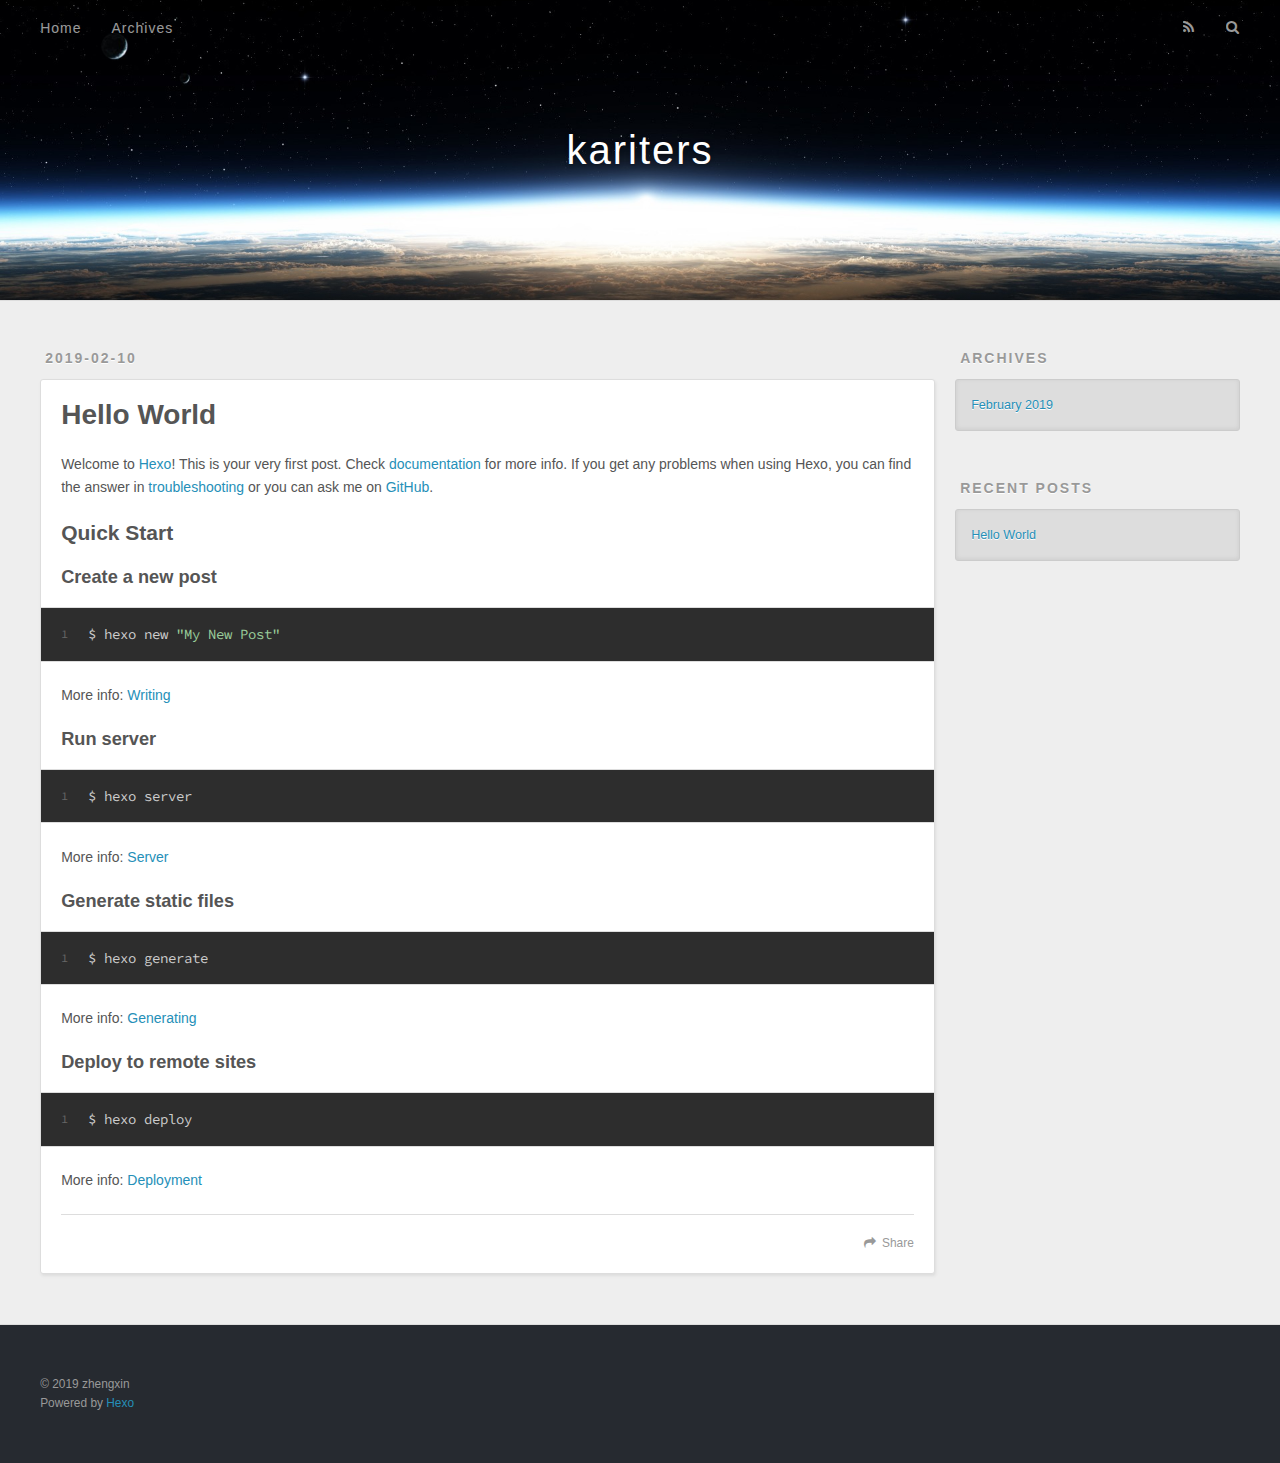
==== index.html @ 01643da3 "Site updated: 2019-03-28 12:58:23" ====
<!DOCTYPE html>
<html>
<head><meta name="generator" content="Hexo 3.8.0">
  <meta charset="utf-8">
  

  
  <title>kariters</title>
  <meta name="viewport" content="width=device-width, initial-scale=1, maximum-scale=1">
  <meta property="og:type" content="website">
<meta property="og:title" content="kariters">
<meta property="og:url" content="http://yoursite.com/index.html">
<meta property="og:site_name" content="kariters">
<meta property="og:locale" content="default">
<meta name="twitter:card" content="summary">
<meta name="twitter:title" content="kariters">
  
    <link rel="alternate" href="/atom.xml" title="kariters" type="application/atom+xml">
  
  
    <link rel="icon" href="/favicon.png">
  
  
    <link href="//fonts.googleapis.com/css?family=Source+Code+Pro" rel="stylesheet" type="text/css">
  
  <link rel="stylesheet" href="/css/style.css">
</head>
</html>
<body>
  <div id="container">
    <div id="wrap">
      <header id="header">
  <div id="banner"></div>
  <div id="header-outer" class="outer">
    <div id="header-title" class="inner">
      <h1 id="logo-wrap">
        <a href="/" id="logo">kariters</a>
      </h1>
      
    </div>
    <div id="header-inner" class="inner">
      <nav id="main-nav">
        <a id="main-nav-toggle" class="nav-icon"></a>
        
          <a class="main-nav-link" href="/">Home</a>
        
          <a class="main-nav-link" href="/archives">Archives</a>
        
      </nav>
      <nav id="sub-nav">
        
          <a id="nav-rss-link" class="nav-icon" href="/atom.xml" title="RSS Feed"></a>
        
        <a id="nav-search-btn" class="nav-icon" title="Search"></a>
      </nav>
      <div id="search-form-wrap">
        <form action="//google.com/search" method="get" accept-charset="UTF-8" class="search-form"><input type="search" name="q" class="search-form-input" placeholder="Search"><button type="submit" class="search-form-submit">&#xF002;</button><input type="hidden" name="sitesearch" value="http://yoursite.com"></form>
      </div>
    </div>
  </div>
</header>
      <div class="outer">
        <section id="main">
  
    <article id="post-hello-world" class="article article-type-post" itemscope="" itemprop="blogPost">
  <div class="article-meta">
    <a href="/2019/02/10/hello-world/" class="article-date">
  <time datetime="2019-02-10T09:30:15.493Z" itemprop="datePublished">2019-02-10</time>
</a>
    
  </div>
  <div class="article-inner">
    
    
      <header class="article-header">
        
  
    <h1 itemprop="name">
      <a class="article-title" href="/2019/02/10/hello-world/">Hello World</a>
    </h1>
  

      </header>
    
    <div class="article-entry" itemprop="articleBody">
      
        <p>Welcome to <a href="https://hexo.io/" target="_blank" rel="noopener">Hexo</a>! This is your very first post. Check <a href="https://hexo.io/docs/" target="_blank" rel="noopener">documentation</a> for more info. If you get any problems when using Hexo, you can find the answer in <a href="https://hexo.io/docs/troubleshooting.html" target="_blank" rel="noopener">troubleshooting</a> or you can ask me on <a href="https://github.com/hexojs/hexo/issues" target="_blank" rel="noopener">GitHub</a>.</p>
<h2 id="Quick-Start"><a href="#Quick-Start" class="headerlink" title="Quick Start"></a>Quick Start</h2><h3 id="Create-a-new-post"><a href="#Create-a-new-post" class="headerlink" title="Create a new post"></a>Create a new post</h3><figure class="highlight bash"><table><tr><td class="gutter"><pre><span class="line">1</span><br></pre></td><td class="code"><pre><span class="line">$ hexo new <span class="string">"My New Post"</span></span><br></pre></td></tr></table></figure>
<p>More info: <a href="https://hexo.io/docs/writing.html" target="_blank" rel="noopener">Writing</a></p>
<h3 id="Run-server"><a href="#Run-server" class="headerlink" title="Run server"></a>Run server</h3><figure class="highlight bash"><table><tr><td class="gutter"><pre><span class="line">1</span><br></pre></td><td class="code"><pre><span class="line">$ hexo server</span><br></pre></td></tr></table></figure>
<p>More info: <a href="https://hexo.io/docs/server.html" target="_blank" rel="noopener">Server</a></p>
<h3 id="Generate-static-files"><a href="#Generate-static-files" class="headerlink" title="Generate static files"></a>Generate static files</h3><figure class="highlight bash"><table><tr><td class="gutter"><pre><span class="line">1</span><br></pre></td><td class="code"><pre><span class="line">$ hexo generate</span><br></pre></td></tr></table></figure>
<p>More info: <a href="https://hexo.io/docs/generating.html" target="_blank" rel="noopener">Generating</a></p>
<h3 id="Deploy-to-remote-sites"><a href="#Deploy-to-remote-sites" class="headerlink" title="Deploy to remote sites"></a>Deploy to remote sites</h3><figure class="highlight bash"><table><tr><td class="gutter"><pre><span class="line">1</span><br></pre></td><td class="code"><pre><span class="line">$ hexo deploy</span><br></pre></td></tr></table></figure>
<p>More info: <a href="https://hexo.io/docs/deployment.html" target="_blank" rel="noopener">Deployment</a></p>

      
    </div>
    <footer class="article-footer">
      <a data-url="http://yoursite.com/2019/02/10/hello-world/" data-id="cjts3tjh90000otfyo1m5w6u1" class="article-share-link">Share</a>
      
      
    </footer>
  </div>
  
</article>


  


</section>
        
          <aside id="sidebar">
  
    

  
    

  
    
  
    
  <div class="widget-wrap">
    <h3 class="widget-title">Archives</h3>
    <div class="widget">
      <ul class="archive-list"><li class="archive-list-item"><a class="archive-list-link" href="/archives/2019/02/">February 2019</a></li></ul>
    </div>
  </div>


  
    
  <div class="widget-wrap">
    <h3 class="widget-title">Recent Posts</h3>
    <div class="widget">
      <ul>
        
          <li>
            <a href="/2019/02/10/hello-world/">Hello World</a>
          </li>
        
      </ul>
    </div>
  </div>

  
</aside>
        
      </div>
      <footer id="footer">
  
  <div class="outer">
    <div id="footer-info" class="inner">
      &copy; 2019 zhengxin<br>
      Powered by <a href="http://hexo.io/" target="_blank">Hexo</a>
    </div>
  </div>
</footer>
    </div>
    <nav id="mobile-nav">
  
    <a href="/" class="mobile-nav-link">Home</a>
  
    <a href="/archives" class="mobile-nav-link">Archives</a>
  
</nav>
    

<script src="//ajax.googleapis.com/ajax/libs/jquery/2.0.3/jquery.min.js"></script>


  <link rel="stylesheet" href="/fancybox/jquery.fancybox.css">
  <script src="/fancybox/jquery.fancybox.pack.js"></script>


<script src="/js/script.js"></script>



  </div>
</body>
</html>
---- css/style.css ----
body {
  width: 100%;
}
body:before,
body:after {
  content: "";
  display: table;
}
body:after {
  clear: both;
}
html,
body,
div,
span,
applet,
object,
iframe,
h1,
h2,
h3,
h4,
h5,
h6,
p,
blockquote,
pre,
a,
abbr,
acronym,
address,
big,
cite,
code,
del,
dfn,
em,
img,
ins,
kbd,
q,
s,
samp,
small,
strike,
strong,
sub,
sup,
tt,
var,
dl,
dt,
dd,
ol,
ul,
li,
fieldset,
form,
label,
legend,
table,
caption,
tbody,
tfoot,
thead,
tr,
th,
td {
  margin: 0;
  padding: 0;
  border: 0;
  outline: 0;
  font-weight: inherit;
  font-style: inherit;
  font-family: inherit;
  font-size: 100%;
  vertical-align: baseline;
}
body {
  line-height: 1;
  color: #000;
  background: #fff;
}
ol,
ul {
  list-style: none;
}
table {
  border-collapse: separate;
  border-spacing: 0;
  vertical-align: middle;
}
caption,
th,
td {
  text-align: left;
  font-weight: normal;
  vertical-align: middle;
}
a img {
  border: none;
}
input,
button {
  margin: 0;
  padding: 0;
}
input::-moz-focus-inner,
button::-moz-focus-inner {
  border: 0;
  padding: 0;
}
@font-face {
  font-family: FontAwesome;
  font-style: normal;
  font-weight: normal;
  src: url("fonts/fontawesome-webfont.eot?v=#4.0.3");
  src: url("fonts/fontawesome-webfont.eot?#iefix&v=#4.0.3") format("embedded-opentype"), url("fonts/fontawesome-webfont.woff?v=#4.0.3") format("woff"), url("fonts/fontawesome-webfont.ttf?v=#4.0.3") format("truetype"), url("fonts/fontawesome-webfont.svg#fontawesomeregular?v=#4.0.3") format("svg");
}
html,
body,
#container {
  height: 100%;
}
body {
  background: #eee;
  font: 14px -apple-system, BlinkMacSystemFont, "Segoe UI", "Roboto", "Oxygen", "Ubuntu", "Cantarell", "Fira Sans", "Droid Sans", "Helvetica Neue", sans-serif;
  -webkit-text-size-adjust: 100%;
}
.outer {
  max-width: 1220px;
  margin: 0 auto;
  padding: 0 20px;
}
.outer:before,
.outer:after {
  content: "";
  display: table;
}
.outer:after {
  clear: both;
}
.inner {
  display: inline;
  float: left;
  width: 98.33333333333333%;
  margin: 0 0.833333333333333%;
}
.left,
.alignleft {
  float: left;
}
.right,
.alignright {
  float: right;
}
.clear {
  clear: both;
}
#container {
  position: relative;
}
.mobile-nav-on {
  overflow: hidden;
}
#wrap {
  height: 100%;
  width: 100%;
  position: absolute;
  top: 0;
  left: 0;
  -webkit-transition: 0.2s ease-out;
  -moz-transition: 0.2s ease-out;
  -ms-transition: 0.2s ease-out;
  transition: 0.2s ease-out;
  z-index: 1;
  background: #eee;
}
.mobile-nav-on #wrap {
  left: 280px;
}
@media screen and (min-width: 768px) {
  #main {
    display: inline;
    float: left;
    width: 73.33333333333333%;
    margin: 0 0.833333333333333%;
  }
}
.article-date,
.article-category-link,
.archive-year,
.widget-title {
  text-decoration: none;
  text-transform: uppercase;
  letter-spacing: 2px;
  color: #999;
  margin-bottom: 1em;
  margin-left: 5px;
  line-height: 1em;
  text-shadow: 0 1px #fff;
  font-weight: bold;
}
.article-inner,
.archive-article-inner {
  background: #fff;
  -webkit-box-shadow: 1px 2px 3px #ddd;
  box-shadow: 1px 2px 3px #ddd;
  border: 1px solid #ddd;
  border-radius: 3px;
}
.article-entry h1,
.widget h1 {
  font-size: 2em;
}
.article-entry h2,
.widget h2 {
  font-size: 1.5em;
}
.article-entry h3,
.widget h3 {
  font-size: 1.3em;
}
.article-entry h4,
.widget h4 {
  font-size: 1.2em;
}
.article-entry h5,
.widget h5 {
  font-size: 1em;
}
.article-entry h6,
.widget h6 {
  font-size: 1em;
  color: #999;
}
.article-entry hr,
.widget hr {
  border: 1px dashed #ddd;
}
.article-entry strong,
.widget strong {
  font-weight: bold;
}
.article-entry em,
.widget em,
.article-entry cite,
.widget cite {
  font-style: italic;
}
.article-entry sup,
.widget sup,
.article-entry sub,
.widget sub {
  font-size: 0.75em;
  line-height: 0;
  position: relative;
  vertical-align: baseline;
}
.article-entry sup,
.widget sup {
  top: -0.5em;
}
.article-entry sub,
.widget sub {
  bottom: -0.2em;
}
.article-entry small,
.widget small {
  font-size: 0.85em;
}
.article-entry acronym,
.widget acronym,
.article-entry abbr,
.widget abbr {
  border-bottom: 1px dotted;
}
.article-entry ul,
.widget ul,
.article-entry ol,
.widget ol,
.article-entry dl,
.widget dl {
  margin: 0 20px;
  line-height: 1.6em;
}
.article-entry ul ul,
.widget ul ul,
.article-entry ol ul,
.widget ol ul,
.article-entry ul ol,
.widget ul ol,
.article-entry ol ol,
.widget ol ol {
  margin-top: 0;
  margin-bottom: 0;
}
.article-entry ul,
.widget ul {
  list-style: disc;
}
.article-entry ol,
.widget ol {
  list-style: decimal;
}
.article-entry dt,
.widget dt {
  font-weight: bold;
}
#header {
  height: 300px;
  position: relative;
  border-bottom: 1px solid #ddd;
}
#header:before,
#header:after {
  content: "";
  position: absolute;
  left: 0;
  right: 0;
  height: 40px;
}
#header:before {
  top: 0;
  background: -webkit-linear-gradient(rgba(0,0,0,0.2), transparent);
  background: -moz-linear-gradient(rgba(0,0,0,0.2), transparent);
  background: -ms-linear-gradient(rgba(0,0,0,0.2), transparent);
  background: linear-gradient(rgba(0,0,0,0.2), transparent);
}
#header:after {
  bottom: 0;
  background: -webkit-linear-gradient(transparent, rgba(0,0,0,0.2));
  background: -moz-linear-gradient(transparent, rgba(0,0,0,0.2));
  background: -ms-linear-gradient(transparent, rgba(0,0,0,0.2));
  background: linear-gradient(transparent, rgba(0,0,0,0.2));
}
#header-outer {
  height: 100%;
  position: relative;
}
#header-inner {
  position: relative;
  overflow: hidden;
}
#banner {
  position: absolute;
  top: 0;
  left: 0;
  width: 100%;
  height: 100%;
  background: url("images/banner.jpg") center #000;
  -webkit-background-size: cover;
  -moz-background-size: cover;
  background-size: cover;
  z-index: -1;
}
#header-title {
  text-align: center;
  height: 40px;
  position: absolute;
  top: 50%;
  left: 0;
  margin-top: -20px;
}
#logo,
#subtitle {
  text-decoration: none;
  color: #fff;
  font-weight: 300;
  text-shadow: 0 1px 4px rgba(0,0,0,0.3);
}
#logo {
  font-size: 40px;
  line-height: 40px;
  letter-spacing: 2px;
}
#subtitle {
  font-size: 16px;
  line-height: 16px;
  letter-spacing: 1px;
}
#subtitle-wrap {
  margin-top: 16px;
}
#main-nav {
  float: left;
  margin-left: -15px;
}
.nav-icon,
.main-nav-link {
  float: left;
  color: #fff;
  opacity: 0.6;
  text-decoration: none;
  text-shadow: 0 1px rgba(0,0,0,0.2);
  -webkit-transition: opacity 0.2s;
  -moz-transition: opacity 0.2s;
  -ms-transition: opacity 0.2s;
  transition: opacity 0.2s;
  display: block;
  padding: 20px 15px;
}
.nav-icon:hover,
.main-nav-link:hover {
  opacity: 1;
}
.nav-icon {
  font-family: FontAwesome;
  text-align: center;
  font-size: 14px;
  width: 14px;
  height: 14px;
  padding: 20px 15px;
  position: relative;
  cursor: pointer;
}
.main-nav-link {
  font-weight: 300;
  letter-spacing: 1px;
}
@media screen and (max-width: 479px) {
  .main-nav-link {
    display: none;
  }
}
#main-nav-toggle {
  display: none;
}
#main-nav-toggle:before {
  content: "\f0c9";
}
@media screen and (max-width: 479px) {
  #main-nav-toggle {
    display: block;
  }
}
#sub-nav {
  float: right;
  margin-right: -15px;
}
#nav-rss-link:before {
  content: "\f09e";
}
#nav-search-btn:before {
  content: "\f002";
}
#search-form-wrap {
  position: absolute;
  top: 15px;
  width: 150px;
  height: 30px;
  right: -150px;
  opacity: 0;
  -webkit-transition: 0.2s ease-out;
  -moz-transition: 0.2s ease-out;
  -ms-transition: 0.2s ease-out;
  transition: 0.2s ease-out;
}
#search-form-wrap.on {
  opacity: 1;
  right: 0;
}
@media screen and (max-width: 479px) {
  #search-form-wrap {
    width: 100%;
    right: -100%;
  }
}
.search-form {
  position: absolute;
  top: 0;
  left: 0;
  right: 0;
  background: #fff;
  padding: 5px 15px;
  border-radius: 15px;
  -webkit-box-shadow: 0 0 10px rgba(0,0,0,0.3);
  box-shadow: 0 0 10px rgba(0,0,0,0.3);
}
.search-form-input {
  border: none;
  background: none;
  color: #555;
  width: 100%;
  font: 13px -apple-system, BlinkMacSystemFont, "Segoe UI", "Roboto", "Oxygen", "Ubuntu", "Cantarell", "Fira Sans", "Droid Sans", "Helvetica Neue", sans-serif;
  outline: none;
}
.search-form-input::-webkit-search-results-decoration,
.search-form-input::-webkit-search-cancel-button {
  -webkit-appearance: none;
}
.search-form-submit {
  position: absolute;
  top: 50%;
  right: 10px;
  margin-top: -7px;
  font: 13px FontAwesome;
  border: none;
  background: none;
  color: #bbb;
  cursor: pointer;
}
.search-form-submit:hover,
.search-form-submit:focus {
  color: #777;
}
.article {
  margin: 50px 0;
}
.article-inner {
  overflow: hidden;
}
.article-meta:before,
.article-meta:after {
  content: "";
  display: table;
}
.article-meta:after {
  clear: both;
}
.article-date {
  float: left;
}
.article-category {
  float: left;
  line-height: 1em;
  color: #ccc;
  text-shadow: 0 1px #fff;
  margin-left: 8px;
}
.article-category:before {
  content: "\2022";
}
.article-category-link {
  margin: 0 12px 1em;
}
.article-header {
  padding: 20px 20px 0;
}
.article-title {
  text-decoration: none;
  font-size: 2em;
  font-weight: bold;
  color: #555;
  line-height: 1.1em;
  -webkit-transition: color 0.2s;
  -moz-transition: color 0.2s;
  -ms-transition: color 0.2s;
  transition: color 0.2s;
}
a.article-title:hover {
  color: #258fb8;
}
.article-entry {
  color: #555;
  padding: 0 20px;
}
.article-entry:before,
.article-entry:after {
  content: "";
  display: table;
}
.article-entry:after {
  clear: both;
}
.article-entry p,
.article-entry table {
  line-height: 1.6em;
  margin: 1.6em 0;
}
.article-entry h1,
.article-entry h2,
.article-entry h3,
.article-entry h4,
.article-entry h5,
.article-entry h6 {
  font-weight: bold;
}
.article-entry h1,
.article-entry h2,
.article-entry h3,
.article-entry h4,
.article-entry h5,
.article-entry h6 {
  line-height: 1.1em;
  margin: 1.1em 0;
}
.article-entry a {
  color: #258fb8;
  text-decoration: none;
}
.article-entry a:hover {
  text-decoration: underline;
}
.article-entry ul,
.article-entry ol,
.article-entry dl {
  margin-top: 1.6em;
  margin-bottom: 1.6em;
}
.article-entry img,
.article-entry video {
  max-width: 100%;
  height: auto;
  display: block;
  margin: auto;
}
.article-entry iframe {
  border: none;
}
.article-entry table {
  width: 100%;
  border-collapse: collapse;
  border-spacing: 0;
}
.article-entry th {
  font-weight: bold;
  border-bottom: 3px solid #ddd;
  padding-bottom: 0.5em;
}
.article-entry td {
  border-bottom: 1px solid #ddd;
  padding: 10px 0;
}
.article-entry blockquote {
  font-family: Georgia, "Times New Roman", serif;
  font-size: 1.4em;
  margin: 1.6em 20px;
  text-align: center;
}
.article-entry blockquote footer {
  font-size: 14px;
  margin: 1.6em 0;
  font-family: -apple-system, BlinkMacSystemFont, "Segoe UI", "Roboto", "Oxygen", "Ubuntu", "Cantarell", "Fira Sans", "Droid Sans", "Helvetica Neue", sans-serif;
}
.article-entry blockquote footer cite:before {
  content: "—";
  padding: 0 0.5em;
}
.article-entry .pullquote {
  text-align: left;
  width: 45%;
  margin: 0;
}
.article-entry .pullquote.left {
  margin-left: 0.5em;
  margin-right: 1em;
}
.article-entry .pullquote.right {
  margin-right: 0.5em;
  margin-left: 1em;
}
.article-entry .caption {
  color: #999;
  display: block;
  font-size: 0.9em;
  margin-top: 0.5em;
  position: relative;
  text-align: center;
}
.article-entry .video-container {
  position: relative;
  padding-top: 56.25%;
  height: 0;
  overflow: hidden;
}
.article-entry .video-container iframe,
.article-entry .video-container object,
.article-entry .video-container embed {
  position: absolute;
  top: 0;
  left: 0;
  width: 100%;
  height: 100%;
  margin-top: 0;
}
.article-more-link a {
  display: inline-block;
  line-height: 1em;
  padding: 6px 15px;
  border-radius: 15px;
  background: #eee;
  color: #999;
  text-shadow: 0 1px #fff;
  text-decoration: none;
}
.article-more-link a:hover {
  background: #258fb8;
  color: #fff;
  text-decoration: none;
  text-shadow: 0 1px #1e7293;
}
.article-footer {
  font-size: 0.85em;
  line-height: 1.6em;
  border-top: 1px solid #ddd;
  padding-top: 1.6em;
  margin: 0 20px 20px;
}
.article-footer:before,
.article-footer:after {
  content: "";
  display: table;
}
.article-footer:after {
  clear: both;
}
.article-footer a {
  color: #999;
  text-decoration: none;
}
.article-footer a:hover {
  color: #555;
}
.article-tag-list-item {
  float: left;
  margin-right: 10px;
}
.article-tag-list-link:before {
  content: "#";
}
.article-comment-link {
  float: right;
}
.article-comment-link:before {
  content: "\f075";
  font-family: FontAwesome;
  padding-right: 8px;
}
.article-share-link {
  cursor: pointer;
  float: right;
  margin-left: 20px;
}
.article-share-link:before {
  content: "\f064";
  font-family: FontAwesome;
  padding-right: 6px;
}
#article-nav {
  position: relative;
}
#article-nav:before,
#article-nav:after {
  content: "";
  display: table;
}
#article-nav:after {
  clear: both;
}
@media screen and (min-width: 768px) {
  #article-nav {
    margin: 50px 0;
  }
  #article-nav:before {
    width: 8px;
    height: 8px;
    position: absolute;
    top: 50%;
    left: 50%;
    margin-top: -4px;
    margin-left: -4px;
    content: "";
    border-radius: 50%;
    background: #ddd;
    -webkit-box-shadow: 0 1px 2px #fff;
    box-shadow: 0 1px 2px #fff;
  }
}
.article-nav-link-wrap {
  text-decoration: none;
  text-shadow: 0 1px #fff;
  color: #999;
  -webkit-box-sizing: border-box;
  -moz-box-sizing: border-box;
  box-sizing: border-box;
  margin-top: 50px;
  text-align: center;
  display: block;
}
.article-nav-link-wrap:hover {
  color: #555;
}
@media screen and (min-width: 768px) {
  .article-nav-link-wrap {
    width: 50%;
    margin-top: 0;
  }
}
@media screen and (min-width: 768px) {
  #article-nav-newer {
    float: left;
    text-align: right;
    padding-right: 20px;
  }
}
@media screen and (min-width: 768px) {
  #article-nav-older {
    float: right;
    text-align: left;
    padding-left: 20px;
  }
}
.article-nav-caption {
  text-transform: uppercase;
  letter-spacing: 2px;
  color: #ddd;
  line-height: 1em;
  font-weight: bold;
}
#article-nav-newer .article-nav-caption {
  margin-right: -2px;
}
.article-nav-title {
  font-size: 0.85em;
  line-height: 1.6em;
  margin-top: 0.5em;
}
.article-share-box {
  position: absolute;
  display: none;
  background: #fff;
  -webkit-box-shadow: 1px 2px 10px rgba(0,0,0,0.2);
  box-shadow: 1px 2px 10px rgba(0,0,0,0.2);
  border-radius: 3px;
  margin-left: -145px;
  overflow: hidden;
  z-index: 1;
}
.article-share-box.on {
  display: block;
}
.article-share-input {
  width: 100%;
  background: none;
  -webkit-box-sizing: border-box;
  -moz-box-sizing: border-box;
  box-sizing: border-box;
  font: 14px -apple-system, BlinkMacSystemFont, "Segoe UI", "Roboto", "Oxygen", "Ubuntu", "Cantarell", "Fira Sans", "Droid Sans", "Helvetica Neue", sans-serif;
  padding: 0 15px;
  color: #555;
  outline: none;
  border: 1px solid #ddd;
  border-radius: 3px 3px 0 0;
  height: 36px;
  line-height: 36px;
}
.article-share-links {
  background: #eee;
}
.article-share-links:before,
.article-share-links:after {
  content: "";
  display: table;
}
.article-share-links:after {
  clear: both;
}
.article-share-twitter,
.article-share-facebook,
.article-share-pinterest,
.article-share-google {
  width: 50px;
  height: 36px;
  display: block;
  float: left;
  position: relative;
  color: #999;
  text-shadow: 0 1px #fff;
}
.article-share-twitter:before,
.article-share-facebook:before,
.article-share-pinterest:before,
.article-share-google:before {
  font-size: 20px;
  font-family: FontAwesome;
  width: 20px;
  height: 20px;
  position: absolute;
  top: 50%;
  left: 50%;
  margin-top: -10px;
  margin-left: -10px;
  text-align: center;
}
.article-share-twitter:hover,
.article-share-facebook:hover,
.article-share-pinterest:hover,
.article-share-google:hover {
  color: #fff;
}
.article-share-twitter:before {
  content: "\f099";
}
.article-share-twitter:hover {
  background: #00aced;
  text-shadow: 0 1px #008abe;
}
.article-share-facebook:before {
  content: "\f09a";
}
.article-share-facebook:hover {
  background: #3b5998;
  text-shadow: 0 1px #2f477a;
}
.article-share-pinterest:before {
  content: "\f0d2";
}
.article-share-pinterest:hover {
  background: #cb2027;
  text-shadow: 0 1px #a21a1f;
}
.article-share-google:before {
  content: "\f0d5";
}
.article-share-google:hover {
  background: #dd4b39;
  text-shadow: 0 1px #be3221;
}
.article-gallery {
  background: #000;
  position: relative;
}
.article-gallery-photos {
  position: relative;
  overflow: hidden;
}
.article-gallery-img {
  display: none;
  max-width: 100%;
}
.article-gallery-img:first-child {
  display: block;
}
.article-gallery-img.loaded {
  position: absolute;
  display: block;
}
.article-gallery-img img {
  display: block;
  max-width: 100%;
  margin: 0 auto;
}
#comments {
  background: #fff;
  -webkit-box-shadow: 1px 2px 3px #ddd;
  box-shadow: 1px 2px 3px #ddd;
  padding: 20px;
  border: 1px solid #ddd;
  border-radius: 3px;
  margin: 50px 0;
}
#comments a {
  color: #258fb8;
}
.archives-wrap {
  margin: 50px 0;
}
.archives:before,
.archives:after {
  content: "";
  display: table;
}
.archives:after {
  clear: both;
}
.archive-year-wrap {
  margin-bottom: 1em;
}
.archives {
  -webkit-column-gap: 10px;
  -moz-column-gap: 10px;
  column-gap: 10px;
}
@media screen and (min-width: 480px) and (max-width: 767px) {
  .archives {
    -webkit-column-count: 2;
    -moz-column-count: 2;
    column-count: 2;
  }
}
@media screen and (min-width: 768px) {
  .archives {
    -webkit-column-count: 3;
    -moz-column-count: 3;
    column-count: 3;
  }
}
.archive-article {
  -webkit-column-break-inside: avoid;
  page-break-inside: avoid;
  overflow: hidden;
  break-inside: avoid-column;
}
.archive-article-inner {
  padding: 10px;
  margin-bottom: 15px;
}
.archive-article-title {
  text-decoration: none;
  font-weight: bold;
  color: #555;
  -webkit-transition: color 0.2s;
  -moz-transition: color 0.2s;
  -ms-transition: color 0.2s;
  transition: color 0.2s;
  line-height: 1.6em;
}
.archive-article-title:hover {
  color: #258fb8;
}
.archive-article-footer {
  margin-top: 1em;
}
.archive-article-date {
  color: #999;
  text-decoration: none;
  font-size: 0.85em;
  line-height: 1em;
  margin-bottom: 0.5em;
  display: block;
}
#page-nav {
  margin: 50px auto;
  background: #fff;
  -webkit-box-shadow: 1px 2px 3px #ddd;
  box-shadow: 1px 2px 3px #ddd;
  border: 1px solid #ddd;
  border-radius: 3px;
  text-align: center;
  color: #999;
  overflow: hidden;
}
#page-nav:before,
#page-nav:after {
  content: "";
  display: table;
}
#page-nav:after {
  clear: both;
}
#page-nav a,
#page-nav span {
  padding: 10px 20px;
  line-height: 1;
  height: 2ex;
}
#page-nav a {
  color: #999;
  text-decoration: none;
}
#page-nav a:hover {
  background: #999;
  color: #fff;
}
#page-nav .prev {
  float: left;
}
#page-nav .next {
  float: right;
}
#page-nav .page-number {
  display: inline-block;
}
@media screen and (max-width: 479px) {
  #page-nav .page-number {
    display: none;
  }
}
#page-nav .current {
  color: #555;
  font-weight: bold;
}
#page-nav .space {
  color: #ddd;
}
#footer {
  background: #262a30;
  padding: 50px 0;
  border-top: 1px solid #ddd;
  color: #999;
}
#footer a {
  color: #258fb8;
  text-decoration: none;
}
#footer a:hover {
  text-decoration: underline;
}
#footer-info {
  line-height: 1.6em;
  font-size: 0.85em;
}
.article-entry pre,
.article-entry .highlight {
  background: #2d2d2d;
  margin: 0 -20px;
  padding: 15px 20px;
  border-style: solid;
  border-color: #ddd;
  border-width: 1px 0;
  overflow: auto;
  color: #ccc;
  line-height: 22.400000000000002px;
}
.article-entry .highlight .gutter pre,
.article-entry .gist .gist-file .gist-data .line-numbers {
  color: #666;
  font-size: 0.85em;
}
.article-entry pre,
.article-entry code {
  font-family: "Source Code Pro", Consolas, Monaco, Menlo, Consolas, monospace;
}
.article-entry code {
  background: #eee;
  text-shadow: 0 1px #fff;
  padding: 0 0.3em;
}
.article-entry pre code {
  background: none;
  text-shadow: none;
  padding: 0;
}
.article-entry .highlight pre {
  border: none;
  margin: 0;
  padding: 0;
}
.article-entry .highlight table {
  margin: 0;
  width: auto;
}
.article-entry .highlight td {
  border: none;
  padding: 0;
}
.article-entry .highlight figcaption {
  font-size: 0.85em;
  color: #999;
  line-height: 1em;
  margin-bottom: 1em;
}
.article-entry .highlight figcaption:before,
.article-entry .highlight figcaption:after {
  content: "";
  display: table;
}
.article-entry .highlight figcaption:after {
  clear: both;
}
.article-entry .highlight figcaption a {
  float: right;
}
.article-entry .highlight .gutter pre {
  text-align: right;
  padding-right: 20px;
}
.article-entry .highlight .line {
  height: 22.400000000000002px;
}
.article-entry .highlight .line.marked {
  background: #515151;
}
.article-entry .gist {
  margin: 0 -20px;
  border-style: solid;
  border-color: #ddd;
  border-width: 1px 0;
  background: #2d2d2d;
  padding: 15px 20px 15px 0;
}
.article-entry .gist .gist-file {
  border: none;
  font-family: "Source Code Pro", Consolas, Monaco, Menlo, Consolas, monospace;
  margin: 0;
}
.article-entry .gist .gist-file .gist-data {
  background: none;
  border: none;
}
.article-entry .gist .gist-file .gist-data .line-numbers {
  background: none;
  border: none;
  padding: 0 20px 0 0;
}
.article-entry .gist .gist-file .gist-data .line-data {
  padding: 0 !important;
}
.article-entry .gist .gist-file .highlight {
  margin: 0;
  padding: 0;
  border: none;
}
.article-entry .gist .gist-file .gist-meta {
  background: #2d2d2d;
  color: #999;
  font: 0.85em -apple-system, BlinkMacSystemFont, "Segoe UI", "Roboto", "Oxygen", "Ubuntu", "Cantarell", "Fira Sans", "Droid Sans", "Helvetica Neue", sans-serif;
  text-shadow: 0 0;
  padding: 0;
  margin-top: 1em;
  margin-left: 20px;
}
.article-entry .gist .gist-file .gist-meta a {
  color: #258fb8;
  font-weight: normal;
}
.article-entry .gist .gist-file .gist-meta a:hover {
  text-decoration: underline;
}
pre .comment,
pre .title {
  color: #999;
}
pre .variable,
pre .attribute,
pre .tag,
pre .regexp,
pre .ruby .constant,
pre .xml .tag .title,
pre .xml .pi,
pre .xml .doctype,
pre .html .doctype,
pre .css .id,
pre .css .class,
pre .css .pseudo {
  color: #f2777a;
}
pre .number,
pre .preprocessor,
pre .built_in,
pre .literal,
pre .params,
pre .constant {
  color: #f99157;
}
pre .class,
pre .ruby .class .title,
pre .css .rules .attribute {
  color: #9c9;
}
pre .string,
pre .value,
pre .inheritance,
pre .header,
pre .ruby .symbol,
pre .xml .cdata {
  color: #9c9;
}
pre .css .hexcolor {
  color: #6cc;
}
pre .function,
pre .python .decorator,
pre .python .title,
pre .ruby .function .title,
pre .ruby .title .keyword,
pre .perl .sub,
pre .javascript .title,
pre .coffeescript .title {
  color: #69c;
}
pre .keyword,
pre .javascript .function {
  color: #c9c;
}
@media screen and (max-width: 479px) {
  #mobile-nav {
    position: absolute;
    top: 0;
    left: 0;
    width: 280px;
    height: 100%;
    background: #191919;
    border-right: 1px solid #fff;
  }
}
@media screen and (max-width: 479px) {
  .mobile-nav-link {
    display: block;
    color: #999;
    text-decoration: none;
    padding: 15px 20px;
    font-weight: bold;
  }
  .mobile-nav-link:hover {
    color: #fff;
  }
}
@media screen and (min-width: 768px) {
  #sidebar {
    display: inline;
    float: left;
    width: 23.333333333333332%;
    margin: 0 0.833333333333333%;
  }
}
.widget-wrap {
  margin: 50px 0;
}
.widget {
  color: #777;
  text-shadow: 0 1px #fff;
  background: #ddd;
  -webkit-box-shadow: 0 -1px 4px #ccc inset;
  box-shadow: 0 -1px 4px #ccc inset;
  border: 1px solid #ccc;
  padding: 15px;
  border-radius: 3px;
}
.widget a {
  color: #258fb8;
  text-decoration: none;
}
.widget a:hover {
  text-decoration: underline;
}
.widget ul ul,
.widget ol ul,
.widget dl ul,
.widget ul ol,
.widget ol ol,
.widget dl ol,
.widget ul dl,
.widget ol dl,
.widget dl dl {
  margin-left: 15px;
  list-style: disc;
}
.widget {
  line-height: 1.6em;
  word-wrap: break-word;
  font-size: 0.9em;
}
.widget ul,
.widget ol {
  list-style: none;
  margin: 0;
}
.widget ul ul,
.widget ol ul,
.widget ul ol,
.widget ol ol {
  margin: 0 20px;
}
.widget ul ul,
.widget ol ul {
  list-style: disc;
}
.widget ul ol,
.widget ol ol {
  list-style: decimal;
}
.category-list-count,
.tag-list-count,
.archive-list-count {
  padding-left: 5px;
  color: #999;
  font-size: 0.85em;
}
.category-list-count:before,
.tag-list-count:before,
.archive-list-count:before {
  content: "(";
}
.category-list-count:after,
.tag-list-count:after,
.archive-list-count:after {
  content: ")";
}
.tagcloud a {
  margin-right: 5px;
  display: inline-block;
}
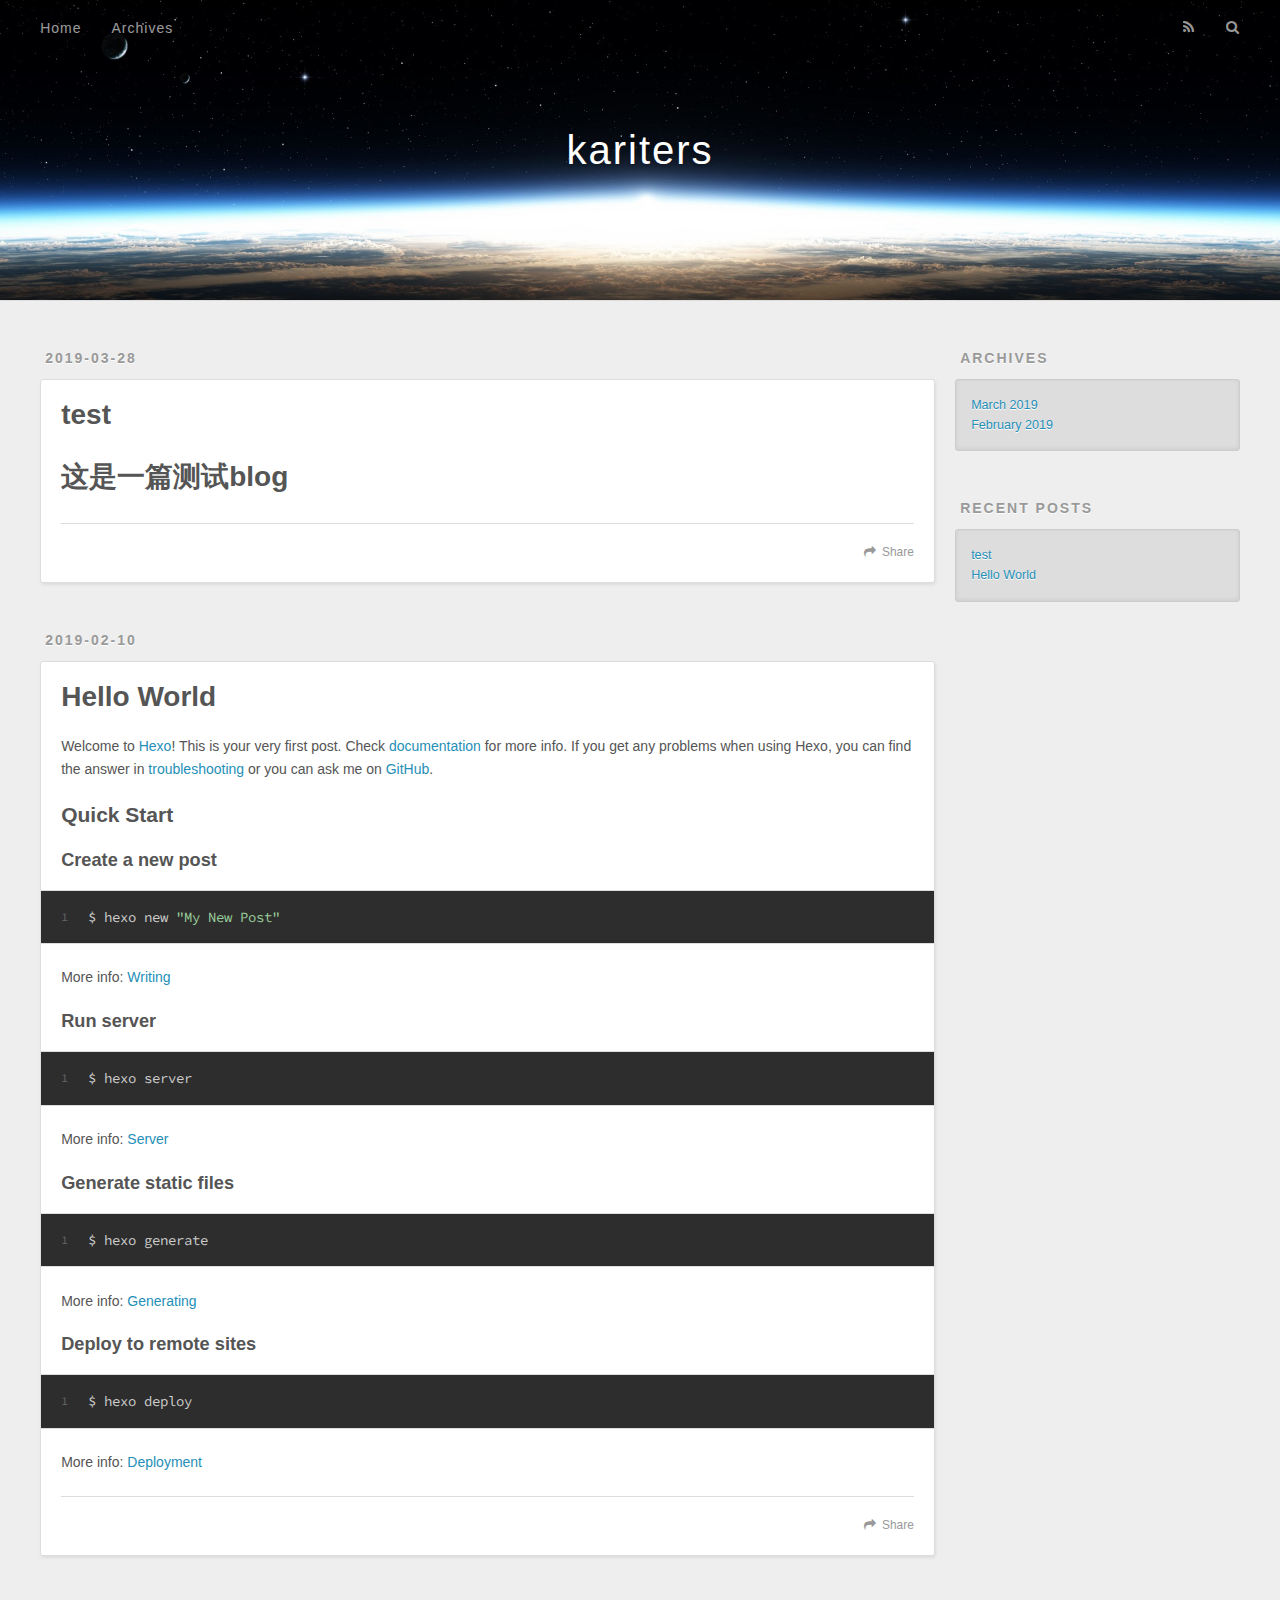
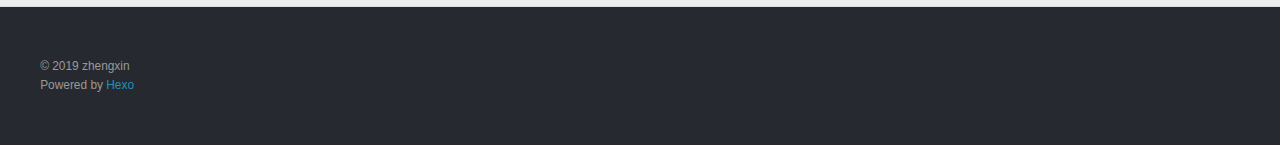
==== commit c9c476bd: "Site updated: 2019-03-28 14:19:52" ====
--- a/index.html
+++ b/index.html
@@ -62,6 +62,42 @@
       <div class="outer">
         <section id="main">
   
+    <article id="post-test" class="article article-type-post" itemscope="" itemprop="blogPost">
+  <div class="article-meta">
+    <a href="/2019/03/28/test/" class="article-date">
+  <time datetime="2019-03-28T06:09:50.000Z" itemprop="datePublished">2019-03-28</time>
+</a>
+    
+  </div>
+  <div class="article-inner">
+    
+    
+      <header class="article-header">
+        
+  
+    <h1 itemprop="name">
+      <a class="article-title" href="/2019/03/28/test/">test</a>
+    </h1>
+  
+
+      </header>
+    
+    <div class="article-entry" itemprop="articleBody">
+      
+        <h1 id="这是一篇测试blog"><a href="#这是一篇测试blog" class="headerlink" title="这是一篇测试blog"></a>这是一篇测试blog</h1>
+      
+    </div>
+    <footer class="article-footer">
+      <a data-url="http://yoursite.com/2019/03/28/test/" data-id="cjts9089p0000u1fyhmi614w7" class="article-share-link">Share</a>
+      
+      
+    </footer>
+  </div>
+  
+</article>
+
+
+  
     <article id="post-hello-world" class="article article-type-post" itemscope="" itemprop="blogPost">
   <div class="article-meta">
     <a href="/2019/02/10/hello-world/" class="article-date">
@@ -97,7 +133,7 @@
       
     </div>
     <footer class="article-footer">
-      <a data-url="http://yoursite.com/2019/02/10/hello-world/" data-id="cjts3tjh90000otfyo1m5w6u1" class="article-share-link">Share</a>
+      <a data-url="http://yoursite.com/2019/02/10/hello-world/" data-id="cjts908ae0001u1fyu0b99s7a" class="article-share-link">Share</a>
       
       
     </footer>
@@ -125,7 +161,7 @@
   <div class="widget-wrap">
     <h3 class="widget-title">Archives</h3>
     <div class="widget">
-      <ul class="archive-list"><li class="archive-list-item"><a class="archive-list-link" href="/archives/2019/02/">February 2019</a></li></ul>
+      <ul class="archive-list"><li class="archive-list-item"><a class="archive-list-link" href="/archives/2019/03/">March 2019</a></li><li class="archive-list-item"><a class="archive-list-link" href="/archives/2019/02/">February 2019</a></li></ul>
     </div>
   </div>
 
@@ -138,6 +174,10 @@
       <ul>
         
           <li>
+            <a href="/2019/03/28/test/">test</a>
+          </li>
+        
+          <li>
             <a href="/2019/02/10/hello-world/">Hello World</a>
           </li>
         
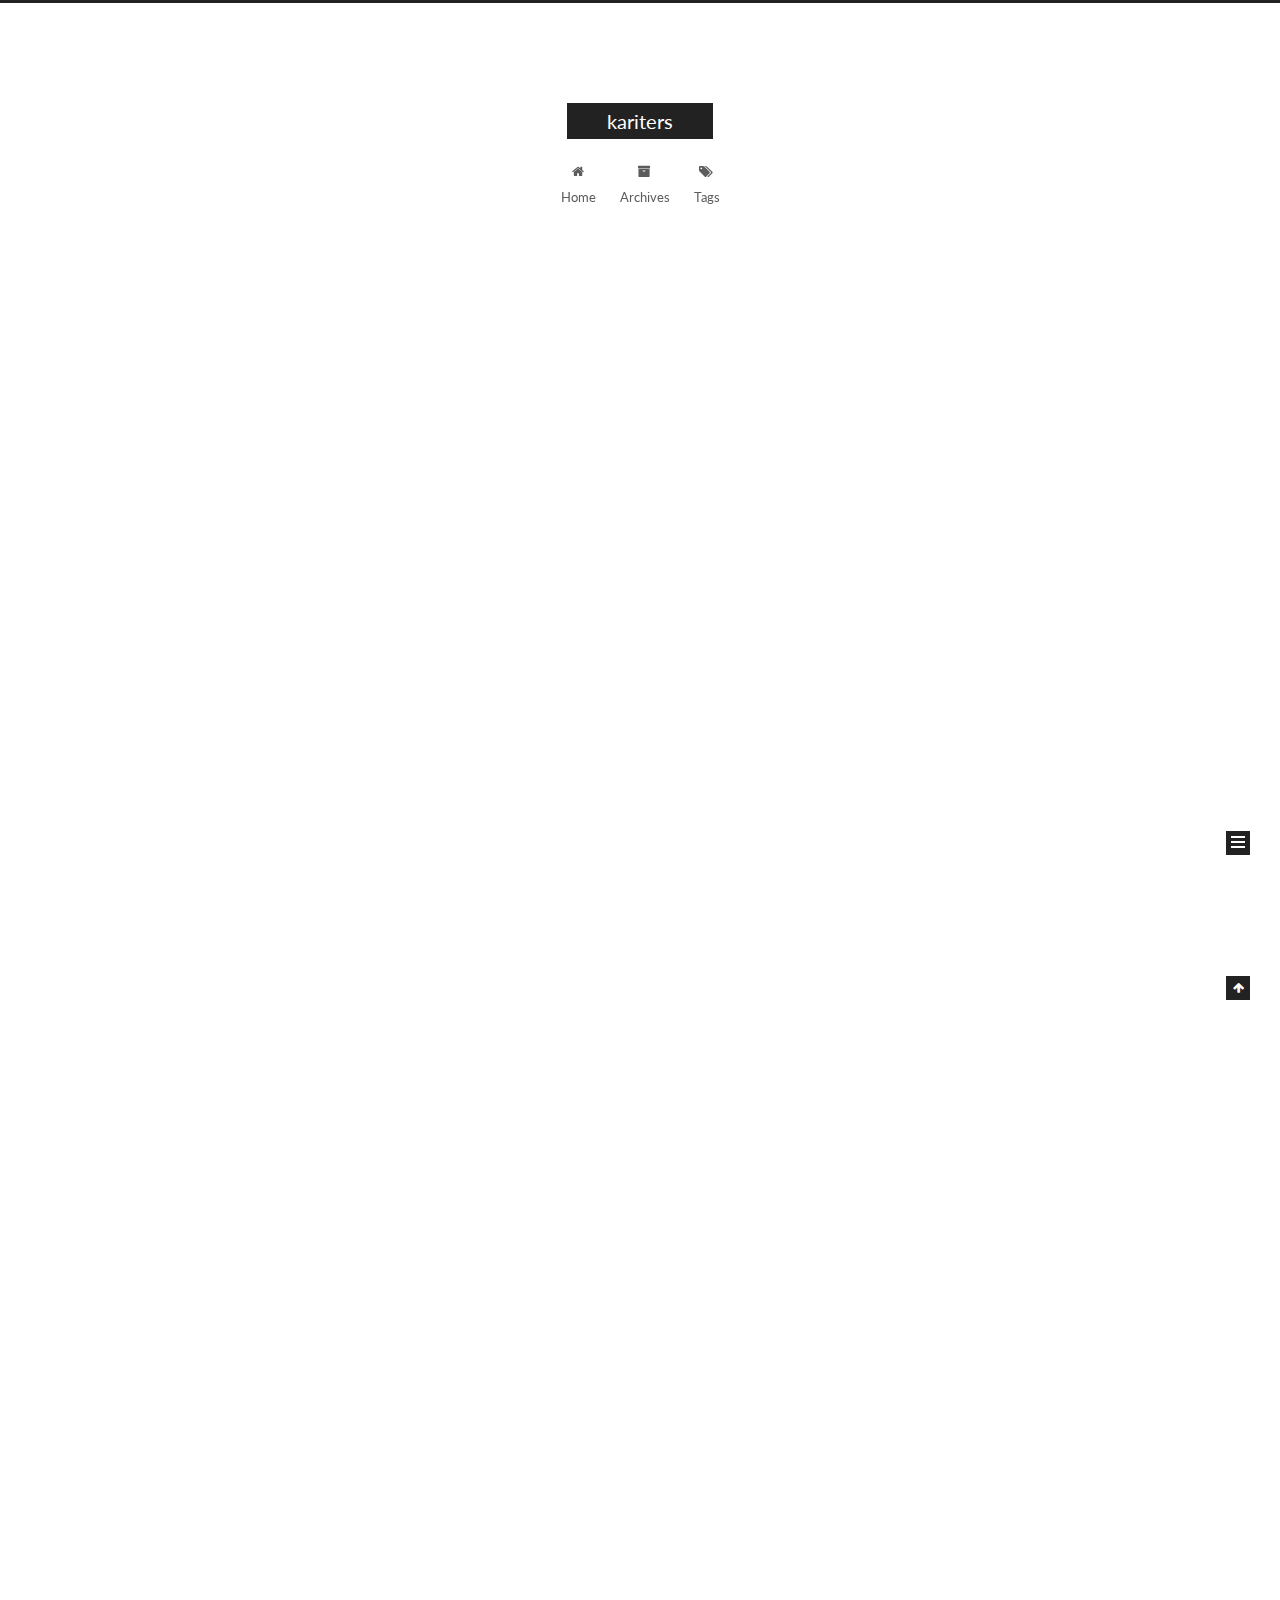
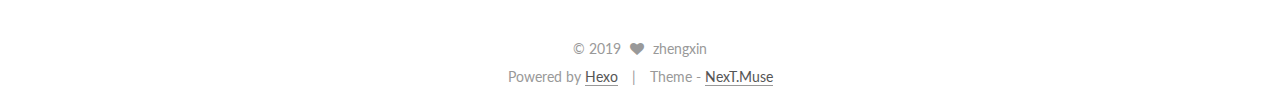
==== commit 2129f3aa: "Site updated: 2019-03-28 14:23:01" ====
--- a/index.html
+++ b/index.html
@@ -1,126 +1,456 @@
 <!DOCTYPE html>
-<html>
+
+
+
+  
+
+
+<html class="theme-next muse use-motion" lang="">
 <head><meta name="generator" content="Hexo 3.8.0">
-  <meta charset="utf-8">
-  
-
-  
-  <title>kariters</title>
-  <meta name="viewport" content="width=device-width, initial-scale=1, maximum-scale=1">
-  <meta property="og:type" content="website">
+  <meta charset="UTF-8">
+<meta http-equiv="X-UA-Compatible" content="IE=edge">
+<meta name="viewport" content="width=device-width, initial-scale=1, maximum-scale=1">
+<meta name="theme-color" content="#222">
+
+
+
+
+
+
+
+
+
+<meta http-equiv="Cache-Control" content="no-transform">
+<meta http-equiv="Cache-Control" content="no-siteapp">
+
+
+
+
+
+
+
+
+
+
+
+
+
+
+
+  
+  
+  <link href="/lib/fancybox/source/jquery.fancybox.css?v=2.1.5" rel="stylesheet" type="text/css">
+
+
+
+
+  
+  
+  
+  
+
+  
+    
+    
+  
+
+  
+
+  
+
+  
+
+  
+
+  
+    
+    
+    <link href="//fonts.googleapis.com/css?family=Lato:300,300italic,400,400italic,700,700italic&subset=latin,latin-ext" rel="stylesheet" type="text/css">
+  
+
+
+
+
+
+
+<link href="/lib/font-awesome/css/font-awesome.min.css?v=4.6.2" rel="stylesheet" type="text/css">
+
+<link href="/css/main.css?v=5.1.2" rel="stylesheet" type="text/css">
+
+
+  <meta name="keywords" content="Hexo, NexT">
+
+
+
+
+
+
+
+
+  <link rel="shortcut icon" type="image/x-icon" href="/favicon.ico?v=5.1.2">
+
+
+
+
+
+
+<meta property="og:type" content="website">
 <meta property="og:title" content="kariters">
 <meta property="og:url" content="http://yoursite.com/index.html">
 <meta property="og:site_name" content="kariters">
 <meta property="og:locale" content="default">
 <meta name="twitter:card" content="summary">
 <meta name="twitter:title" content="kariters">
-  
-    <link rel="alternate" href="/atom.xml" title="kariters" type="application/atom+xml">
-  
-  
-    <link rel="icon" href="/favicon.png">
-  
-  
-    <link href="//fonts.googleapis.com/css?family=Source+Code+Pro" rel="stylesheet" type="text/css">
-  
-  <link rel="stylesheet" href="/css/style.css">
+
+
+
+<script type="text/javascript" id="hexo.configurations">
+  var NexT = window.NexT || {};
+  var CONFIG = {
+    root: '/',
+    scheme: 'Muse',
+    sidebar: {"position":"left","display":"post","offset":12,"offset_float":12,"b2t":false,"scrollpercent":false,"onmobile":false},
+    fancybox: true,
+    tabs: true,
+    motion: true,
+    duoshuo: {
+      userId: '0',
+      author: 'Author'
+    },
+    algolia: {
+      applicationID: '',
+      apiKey: '',
+      indexName: '',
+      hits: {"per_page":10},
+      labels: {"input_placeholder":"Search for Posts","hits_empty":"We didn't find any results for the search: ${query}","hits_stats":"${hits} results found in ${time} ms"}
+    }
+  };
+</script>
+
+
+
+  <link rel="canonical" href="http://yoursite.com/">
+
+
+
+
+
+  <title>kariters</title>
+  
+
+
+
+
+
+
+
+
+
+
+
+
+
+
 </head>
-</html>
-<body>
-  <div id="container">
-    <div id="wrap">
-      <header id="header">
-  <div id="banner"></div>
-  <div id="header-outer" class="outer">
-    <div id="header-title" class="inner">
-      <h1 id="logo-wrap">
-        <a href="/" id="logo">kariters</a>
-      </h1>
-      
+
+<body itemscope="" itemtype="http://schema.org/WebPage" lang="default">
+
+  
+  
+    
+  
+
+  <div class="container sidebar-position-left 
+   page-home 
+ ">
+    <div class="headband"></div>
+
+    <header id="header" class="header" itemscope="" itemtype="http://schema.org/WPHeader">
+      <div class="header-inner"><div class="site-brand-wrapper">
+  <div class="site-meta ">
+    
+
+    <div class="custom-logo-site-title">
+      <a href="/" class="brand" rel="start">
+        <span class="logo-line-before"><i></i></span>
+        <span class="site-title">kariters</span>
+        <span class="logo-line-after"><i></i></span>
+      </a>
     </div>
-    <div id="header-inner" class="inner">
-      <nav id="main-nav">
-        <a id="main-nav-toggle" class="nav-icon"></a>
-        
-          <a class="main-nav-link" href="/">Home</a>
-        
-          <a class="main-nav-link" href="/archives">Archives</a>
-        
-      </nav>
-      <nav id="sub-nav">
-        
-          <a id="nav-rss-link" class="nav-icon" href="/atom.xml" title="RSS Feed"></a>
-        
-        <a id="nav-search-btn" class="nav-icon" title="Search"></a>
-      </nav>
-      <div id="search-form-wrap">
-        <form action="//google.com/search" method="get" accept-charset="UTF-8" class="search-form"><input type="search" name="q" class="search-form-input" placeholder="Search"><button type="submit" class="search-form-submit">&#xF002;</button><input type="hidden" name="sitesearch" value="http://yoursite.com"></form>
-      </div>
+      
+        <p class="site-subtitle"></p>
+      
+  </div>
+
+  <div class="site-nav-toggle">
+    <button>
+      <span class="btn-bar"></span>
+      <span class="btn-bar"></span>
+      <span class="btn-bar"></span>
+    </button>
+  </div>
+</div>
+
+<nav class="site-nav">
+  
+
+  
+    <ul id="menu" class="menu">
+      
+        
+        <li class="menu-item menu-item-home">
+          <a href="/" rel="section">
+            
+              <i class="menu-item-icon fa fa-fw fa-home"></i> <br>
+            
+            Home
+          </a>
+        </li>
+      
+        
+        <li class="menu-item menu-item-archives">
+          <a href="/archives/" rel="section">
+            
+              <i class="menu-item-icon fa fa-fw fa-archive"></i> <br>
+            
+            Archives
+          </a>
+        </li>
+      
+        
+        <li class="menu-item menu-item-tags">
+          <a href="/tags/" rel="section">
+            
+              <i class="menu-item-icon fa fa-fw fa-tags"></i> <br>
+            
+            Tags
+          </a>
+        </li>
+      
+
+      
+    </ul>
+  
+
+  
+</nav>
+
+
+
+ </div>
+    </header>
+
+    <main id="main" class="main">
+      <div class="main-inner">
+        <div class="content-wrap">
+          <div id="content" class="content">
+            
+  <section id="posts" class="posts-expand">
+    
+      
+
+  
+
+  
+  
+  
+
+  <article class="post post-type-normal" itemscope="" itemtype="http://schema.org/Article">
+  
+  
+  
+  <div class="post-block">
+    <link itemprop="mainEntityOfPage" href="http://yoursite.com/2019/03/28/test/">
+
+    <span hidden itemprop="author" itemscope="" itemtype="http://schema.org/Person">
+      <meta itemprop="name" content="zhengxin">
+      <meta itemprop="description" content="">
+      <meta itemprop="image" content="/images/avatar.gif">
+    </span>
+
+    <span hidden itemprop="publisher" itemscope="" itemtype="http://schema.org/Organization">
+      <meta itemprop="name" content="kariters">
+    </span>
+
+    
+      <header class="post-header">
+
+        
+        
+          <h1 class="post-title" itemprop="name headline">
+                
+                <a class="post-title-link" href="/2019/03/28/test/" itemprop="url">test</a></h1>
+        
+
+        <div class="post-meta">
+          <span class="post-time">
+            
+              <span class="post-meta-item-icon">
+                <i class="fa fa-calendar-o"></i>
+              </span>
+              
+                <span class="post-meta-item-text">Posted on</span>
+              
+              <time title="Post created" itemprop="dateCreated datePublished" datetime="2019-03-28T14:09:50+08:00">
+                2019-03-28
+              </time>
+            
+
+            
+
+            
+          </span>
+
+          
+
+          
+            
+          
+
+          
+          
+
+          
+
+          
+
+          
+
+        </div>
+      </header>
+    
+
+    
+    
+    
+    <div class="post-body" itemprop="articleBody">
+
+      
+      
+
+      
+        
+          
+            <h1 id="这是一篇测试blog"><a href="#这是一篇测试blog" class="headerlink" title="这是一篇测试blog"></a>这是一篇测试blog</h1>
+          
+        
+      
     </div>
-  </div>
-</header>
-      <div class="outer">
-        <section id="main">
-  
-    <article id="post-test" class="article article-type-post" itemscope="" itemprop="blogPost">
-  <div class="article-meta">
-    <a href="/2019/03/28/test/" class="article-date">
-  <time datetime="2019-03-28T06:09:50.000Z" itemprop="datePublished">2019-03-28</time>
-</a>
-    
-  </div>
-  <div class="article-inner">
-    
-    
-      <header class="article-header">
-        
-  
-    <h1 itemprop="name">
-      <a class="article-title" href="/2019/03/28/test/">test</a>
-    </h1>
-  
-
-      </header>
-    
-    <div class="article-entry" itemprop="articleBody">
-      
-        <h1 id="这是一篇测试blog"><a href="#这是一篇测试blog" class="headerlink" title="这是一篇测试blog"></a>这是一篇测试blog</h1>
-      
-    </div>
-    <footer class="article-footer">
-      <a data-url="http://yoursite.com/2019/03/28/test/" data-id="cjts9089p0000u1fyhmi614w7" class="article-share-link">Share</a>
-      
+    
+    
+    
+
+    
+
+    
+
+    
+
+    <footer class="post-footer">
+      
+
+      
+
+      
+
+      
+      
+        <div class="post-eof"></div>
       
     </footer>
   </div>
   
-</article>
-
-
-  
-    <article id="post-hello-world" class="article article-type-post" itemscope="" itemprop="blogPost">
-  <div class="article-meta">
-    <a href="/2019/02/10/hello-world/" class="article-date">
-  <time datetime="2019-02-10T09:30:15.493Z" itemprop="datePublished">2019-02-10</time>
-</a>
-    
-  </div>
-  <div class="article-inner">
-    
-    
-      <header class="article-header">
-        
-  
-    <h1 itemprop="name">
-      <a class="article-title" href="/2019/02/10/hello-world/">Hello World</a>
-    </h1>
-  
-
+  
+  
+  </article>
+
+
+    
+      
+
+  
+
+  
+  
+  
+
+  <article class="post post-type-normal" itemscope="" itemtype="http://schema.org/Article">
+  
+  
+  
+  <div class="post-block">
+    <link itemprop="mainEntityOfPage" href="http://yoursite.com/2019/02/10/hello-world/">
+
+    <span hidden itemprop="author" itemscope="" itemtype="http://schema.org/Person">
+      <meta itemprop="name" content="zhengxin">
+      <meta itemprop="description" content="">
+      <meta itemprop="image" content="/images/avatar.gif">
+    </span>
+
+    <span hidden itemprop="publisher" itemscope="" itemtype="http://schema.org/Organization">
+      <meta itemprop="name" content="kariters">
+    </span>
+
+    
+      <header class="post-header">
+
+        
+        
+          <h1 class="post-title" itemprop="name headline">
+                
+                <a class="post-title-link" href="/2019/02/10/hello-world/" itemprop="url">Hello World</a></h1>
+        
+
+        <div class="post-meta">
+          <span class="post-time">
+            
+              <span class="post-meta-item-icon">
+                <i class="fa fa-calendar-o"></i>
+              </span>
+              
+                <span class="post-meta-item-text">Posted on</span>
+              
+              <time title="Post created" itemprop="dateCreated datePublished" datetime="2019-02-10T17:30:15+08:00">
+                2019-02-10
+              </time>
+            
+
+            
+
+            
+          </span>
+
+          
+
+          
+            
+          
+
+          
+          
+
+          
+
+          
+
+          
+
+        </div>
       </header>
     
-    <div class="article-entry" itemprop="articleBody">
-      
-        <p>Welcome to <a href="https://hexo.io/" target="_blank" rel="noopener">Hexo</a>! This is your very first post. Check <a href="https://hexo.io/docs/" target="_blank" rel="noopener">documentation</a> for more info. If you get any problems when using Hexo, you can find the answer in <a href="https://hexo.io/docs/troubleshooting.html" target="_blank" rel="noopener">troubleshooting</a> or you can ask me on <a href="https://github.com/hexojs/hexo/issues" target="_blank" rel="noopener">GitHub</a>.</p>
+
+    
+    
+    
+    <div class="post-body" itemprop="articleBody">
+
+      
+      
+
+      
+        
+          
+            <p>Welcome to <a href="https://hexo.io/" target="_blank" rel="noopener">Hexo</a>! This is your very first post. Check <a href="https://hexo.io/docs/" target="_blank" rel="noopener">documentation</a> for more info. If you get any problems when using Hexo, you can find the answer in <a href="https://hexo.io/docs/troubleshooting.html" target="_blank" rel="noopener">troubleshooting</a> or you can ask me on <a href="https://github.com/hexojs/hexo/issues" target="_blank" rel="noopener">GitHub</a>.</p>
 <h2 id="Quick-Start"><a href="#Quick-Start" class="headerlink" title="Quick Start"></a>Quick Start</h2><h3 id="Create-a-new-post"><a href="#Create-a-new-post" class="headerlink" title="Create a new post"></a>Create a new post</h3><figure class="highlight bash"><table><tr><td class="gutter"><pre><span class="line">1</span><br></pre></td><td class="code"><pre><span class="line">$ hexo new <span class="string">"My New Post"</span></span><br></pre></td></tr></table></figure>
 <p>More info: <a href="https://hexo.io/docs/writing.html" target="_blank" rel="noopener">Writing</a></p>
 <h3 id="Run-server"><a href="#Run-server" class="headerlink" title="Run server"></a>Run server</h3><figure class="highlight bash"><table><tr><td class="gutter"><pre><span class="line">1</span><br></pre></td><td class="code"><pre><span class="line">$ hexo server</span><br></pre></td></tr></table></figure>
@@ -130,95 +460,282 @@
 <h3 id="Deploy-to-remote-sites"><a href="#Deploy-to-remote-sites" class="headerlink" title="Deploy to remote sites"></a>Deploy to remote sites</h3><figure class="highlight bash"><table><tr><td class="gutter"><pre><span class="line">1</span><br></pre></td><td class="code"><pre><span class="line">$ hexo deploy</span><br></pre></td></tr></table></figure>
 <p>More info: <a href="https://hexo.io/docs/deployment.html" target="_blank" rel="noopener">Deployment</a></p>
 
+          
+        
       
     </div>
-    <footer class="article-footer">
-      <a data-url="http://yoursite.com/2019/02/10/hello-world/" data-id="cjts908ae0001u1fyu0b99s7a" class="article-share-link">Share</a>
-      
+    
+    
+    
+
+    
+
+    
+
+    
+
+    <footer class="post-footer">
+      
+
+      
+
+      
+
+      
+      
+        <div class="post-eof"></div>
       
     </footer>
   </div>
   
-</article>
-
-
-  
-
-
-</section>
-        
-          <aside id="sidebar">
-  
-    
-
-  
-    
-
-  
-    
-  
-    
-  <div class="widget-wrap">
-    <h3 class="widget-title">Archives</h3>
-    <div class="widget">
-      <ul class="archive-list"><li class="archive-list-item"><a class="archive-list-link" href="/archives/2019/03/">March 2019</a></li><li class="archive-list-item"><a class="archive-list-link" href="/archives/2019/02/">February 2019</a></li></ul>
+  
+  
+  </article>
+
+
+    
+  </section>
+
+  
+
+
+          </div>
+          
+
+
+          
+
+        </div>
+        
+          
+  
+  <div class="sidebar-toggle">
+    <div class="sidebar-toggle-line-wrap">
+      <span class="sidebar-toggle-line sidebar-toggle-line-first"></span>
+      <span class="sidebar-toggle-line sidebar-toggle-line-middle"></span>
+      <span class="sidebar-toggle-line sidebar-toggle-line-last"></span>
     </div>
   </div>
 
-
-  
-    
-  <div class="widget-wrap">
-    <h3 class="widget-title">Recent Posts</h3>
-    <div class="widget">
-      <ul>
-        
-          <li>
-            <a href="/2019/03/28/test/">test</a>
-          </li>
-        
-          <li>
-            <a href="/2019/02/10/hello-world/">Hello World</a>
-          </li>
-        
-      </ul>
+  <aside id="sidebar" class="sidebar">
+    
+    <div class="sidebar-inner">
+
+      
+
+      
+
+      <section class="site-overview sidebar-panel sidebar-panel-active">
+        <div class="site-author motion-element" itemprop="author" itemscope="" itemtype="http://schema.org/Person">
+          <img class="site-author-image" itemprop="image" src="/images/avatar.gif" alt="zhengxin">
+          <p class="site-author-name" itemprop="name">zhengxin</p>
+           
+              <p class="site-description motion-element" itemprop="description"></p>
+          
+        </div>
+        <nav class="site-state motion-element">
+
+          
+            <div class="site-state-item site-state-posts">
+              <a href="/archives/">
+                <span class="site-state-item-count">2</span>
+                <span class="site-state-item-name">posts</span>
+              </a>
+            </div>
+          
+
+          
+
+          
+
+        </nav>
+
+        
+
+        <div class="links-of-author motion-element">
+          
+        </div>
+
+        
+        
+
+        
+        
+
+        
+
+
+      </section>
+
+      
+
+      
+
     </div>
+  </aside>
+
+
+        
+      </div>
+    </main>
+
+    <footer id="footer" class="footer">
+      <div class="footer-inner">
+        <div class="copyright">
+  
+  &copy; 
+  <span itemprop="copyrightYear">2019</span>
+  <span class="with-love">
+    <i class="fa fa-heart"></i>
+  </span>
+  <span class="author" itemprop="copyrightHolder">zhengxin</span>
+</div>
+
+
+<div class="powered-by">
+  Powered by <a class="theme-link" href="https://hexo.io">Hexo</a>
+</div>
+
+<div class="theme-info">
+  Theme -
+  <a class="theme-link" href="https://github.com/iissnan/hexo-theme-next">
+    NexT.Muse
+  </a>
+</div>
+
+
+        
+
+        
+      </div>
+    </footer>
+
+    
+      <div class="back-to-top">
+        <i class="fa fa-arrow-up"></i>
+        
+      </div>
+    
+
   </div>
 
   
-</aside>
-        
-      </div>
-      <footer id="footer">
-  
-  <div class="outer">
-    <div id="footer-info" class="inner">
-      &copy; 2019 zhengxin<br>
-      Powered by <a href="http://hexo.io/" target="_blank">Hexo</a>
-    </div>
-  </div>
-</footer>
-    </div>
-    <nav id="mobile-nav">
-  
-    <a href="/" class="mobile-nav-link">Home</a>
-  
-    <a href="/archives" class="mobile-nav-link">Archives</a>
-  
-</nav>
-    
-
-<script src="//ajax.googleapis.com/ajax/libs/jquery/2.0.3/jquery.min.js"></script>
-
-
-  <link rel="stylesheet" href="/fancybox/jquery.fancybox.css">
-  <script src="/fancybox/jquery.fancybox.pack.js"></script>
-
-
-<script src="/js/script.js"></script>
-
-
-
-  </div>
+
+<script type="text/javascript">
+  if (Object.prototype.toString.call(window.Promise) !== '[object Function]') {
+    window.Promise = null;
+  }
+</script>
+
+
+
+
+
+
+
+
+
+  
+
+
+
+
+
+
+
+
+
+
+
+
+  
+  <script type="text/javascript" src="/lib/jquery/index.js?v=2.1.3"></script>
+
+  
+  <script type="text/javascript" src="/lib/fastclick/lib/fastclick.min.js?v=1.0.6"></script>
+
+  
+  <script type="text/javascript" src="/lib/jquery_lazyload/jquery.lazyload.js?v=1.9.7"></script>
+
+  
+  <script type="text/javascript" src="/lib/velocity/velocity.min.js?v=1.2.1"></script>
+
+  
+  <script type="text/javascript" src="/lib/velocity/velocity.ui.min.js?v=1.2.1"></script>
+
+  
+  <script type="text/javascript" src="/lib/fancybox/source/jquery.fancybox.pack.js?v=2.1.5"></script>
+
+
+  
+
+
+  <script type="text/javascript" src="/js/src/utils.js?v=5.1.2"></script>
+
+  <script type="text/javascript" src="/js/src/motion.js?v=5.1.2"></script>
+
+
+
+  
+  
+
+  
+    <script type="text/javascript" src="/js/src/scrollspy.js?v=5.1.2"></script>
+<script type="text/javascript" src="/js/src/post-details.js?v=5.1.2"></script>
+
+  
+
+  
+
+
+  <script type="text/javascript" src="/js/src/bootstrap.js?v=5.1.2"></script>
+
+
+
+  
+
+
+  
+
+
+
+
+	
+
+
+
+
+
+  
+
+
+
+
+
+  
+
+
+
+
+
+
+  
+
+
+
+
+
+  
+
+  
+
+  
+
+  
+
+  
+
+  
+
 </body>
-</html>+</html>
--- a/css/main.css
+++ b/css/main.css
@@ -0,0 +1,2648 @@
+/* normalize.css v3.0.2 | MIT License | git.io/normalize */
+html {
+  font-family: sans-serif; /* 1 */
+  -ms-text-size-adjust: 100%; /* 2 */
+  -webkit-text-size-adjust: 100%; /* 2 */
+}
+body {
+  margin: 0;
+}
+article,
+aside,
+details,
+figcaption,
+figure,
+footer,
+header,
+hgroup,
+main,
+menu,
+nav,
+section,
+summary {
+  display: block;
+}
+audio,
+canvas,
+progress,
+video {
+  display: inline-block; /* 1 */
+  vertical-align: baseline; /* 2 */
+}
+audio:not([controls]) {
+  display: none;
+  height: 0;
+}
+[hidden],
+template {
+  display: none;
+}
+a {
+  background-color: transparent;
+}
+a:active,
+a:hover {
+  outline: 0;
+}
+abbr[title] {
+  border-bottom: 1px dotted;
+}
+b,
+strong {
+  font-weight: bold;
+}
+dfn {
+  font-style: italic;
+}
+h1 {
+  font-size: 2em;
+  margin: 0.67em 0;
+}
+mark {
+  background: #ff0;
+  color: #000;
+}
+small {
+  font-size: 80%;
+}
+sub,
+sup {
+  font-size: 75%;
+  line-height: 0;
+  position: relative;
+  vertical-align: baseline;
+}
+sup {
+  top: -0.5em;
+}
+sub {
+  bottom: -0.25em;
+}
+img {
+  border: 0;
+}
+svg:not(:root) {
+  overflow: hidden;
+}
+figure {
+  margin: 1em 40px;
+}
+hr {
+  -moz-box-sizing: content-box;
+  box-sizing: content-box;
+  height: 0;
+}
+pre {
+  overflow: auto;
+}
+code,
+kbd,
+pre,
+samp {
+  font-family: monospace, monospace;
+  font-size: 1em;
+}
+button,
+input,
+optgroup,
+select,
+textarea {
+  color: inherit; /* 1 */
+  font: inherit; /* 2 */
+  margin: 0; /* 3 */
+}
+button {
+  overflow: visible;
+}
+button,
+select {
+  text-transform: none;
+}
+button,
+html input[type="button"],
+input[type="reset"],
+input[type="submit"] {
+  -webkit-appearance: button; /* 2 */
+  cursor: pointer; /* 3 */
+}
+button[disabled],
+html input[disabled] {
+  cursor: default;
+}
+button::-moz-focus-inner,
+input::-moz-focus-inner {
+  border: 0;
+  padding: 0;
+}
+input {
+  line-height: normal;
+}
+input[type="checkbox"],
+input[type="radio"] {
+  box-sizing: border-box; /* 1 */
+  padding: 0; /* 2 */
+}
+input[type="number"]::-webkit-inner-spin-button,
+input[type="number"]::-webkit-outer-spin-button {
+  height: auto;
+}
+input[type="search"] {
+  -webkit-appearance: textfield; /* 1 */
+  -moz-box-sizing: content-box;
+  -webkit-box-sizing: content-box; /* 2 */
+  box-sizing: content-box;
+}
+input[type="search"]::-webkit-search-cancel-button,
+input[type="search"]::-webkit-search-decoration {
+  -webkit-appearance: none;
+}
+fieldset {
+  border: 1px solid #c0c0c0;
+  margin: 0 2px;
+  padding: 0.35em 0.625em 0.75em;
+}
+legend {
+  border: 0; /* 1 */
+  padding: 0; /* 2 */
+}
+textarea {
+  overflow: auto;
+}
+optgroup {
+  font-weight: bold;
+}
+table {
+  border-collapse: collapse;
+  border-spacing: 0;
+}
+td,
+th {
+  padding: 0;
+}
+::selection {
+  background: #262a30;
+  color: #fff;
+}
+body {
+  position: relative;
+  font-family: 'Lato', "PingFang SC", "Microsoft YaHei", sans-serif;
+  font-size: 14px;
+  line-height: 2;
+  color: #555;
+  background: #fff;
+}
+@media (max-width: 767px) {
+  body {
+    padding-right: 0 !important;
+  }
+}
+@media (min-width: 768px) and (max-width: 991px) {
+  body {
+    padding-right: 0 !important;
+  }
+}
+@media (min-width: 1600px) {
+  body {
+    font-size: 16px;
+  }
+}
+h1,
+h2,
+h3,
+h4,
+h5,
+h6 {
+  margin: 0;
+  padding: 0;
+  font-weight: bold;
+  line-height: 1.5;
+  font-family: 'Lato', "PingFang SC", "Microsoft YaHei", sans-serif;
+}
+h2,
+h3,
+h4,
+h5,
+h6 {
+  margin: 20px 0 15px;
+}
+h1 {
+  font-size: 22px;
+}
+@media (max-width: 767px) {
+  h1 {
+    font-size: 18px;
+  }
+}
+h2 {
+  font-size: 20px;
+}
+@media (max-width: 767px) {
+  h2 {
+    font-size: 16px;
+  }
+}
+h3 {
+  font-size: 18px;
+}
+@media (max-width: 767px) {
+  h3 {
+    font-size: 14px;
+  }
+}
+h4 {
+  font-size: 16px;
+}
+@media (max-width: 767px) {
+  h4 {
+    font-size: 12px;
+  }
+}
+h5 {
+  font-size: 14px;
+}
+@media (max-width: 767px) {
+  h5 {
+    font-size: 10px;
+  }
+}
+h6 {
+  font-size: 12px;
+}
+@media (max-width: 767px) {
+  h6 {
+    font-size: 8px;
+  }
+}
+p {
+  margin: 0 0 20px 0;
+}
+a {
+  color: #555;
+  text-decoration: none;
+  border-bottom: 1px solid #999;
+  word-wrap: break-word;
+}
+a:hover {
+  color: #222;
+  border-bottom-color: #222;
+}
+blockquote {
+  margin: 0;
+  padding: 0;
+}
+img {
+  display: block;
+  margin: auto;
+  max-width: 100%;
+  height: auto;
+}
+hr {
+  margin: 40px 0;
+  height: 3px;
+  border: none;
+  background-color: #ddd;
+  background-image: repeating-linear-gradient(-45deg, #fff, #fff 4px, transparent 4px, transparent 8px);
+}
+blockquote {
+  padding: 0 15px;
+  color: #666;
+  border-left: 4px solid #ddd;
+}
+blockquote cite::before {
+  content: "-";
+  padding: 0 5px;
+}
+dt {
+  font-weight: 700;
+}
+dd {
+  margin: 0;
+  padding: 0;
+}
+.text-left {
+  text-align: left;
+}
+.text-center {
+  text-align: center;
+}
+.text-right {
+  text-align: right;
+}
+.text-justify {
+  text-align: justify;
+}
+.text-nowrap {
+  white-space: nowrap;
+}
+.text-lowercase {
+  text-transform: lowercase;
+}
+.text-uppercase {
+  text-transform: uppercase;
+}
+.text-capitalize {
+  text-transform: capitalize;
+}
+.center-block {
+  display: block;
+  margin-left: auto;
+  margin-right: auto;
+}
+.clearfix:before,
+.clearfix:after {
+  content: " ";
+  display: table;
+}
+.clearfix:after {
+  clear: both;
+}
+.pullquote {
+  width: 45%;
+}
+.pullquote.left {
+  float: left;
+  margin-left: 5px;
+  margin-right: 10px;
+}
+.pullquote.right {
+  float: right;
+  margin-left: 10px;
+  margin-right: 5px;
+}
+.affix.affix.affix {
+  position: fixed;
+}
+.translation {
+  margin-top: -20px;
+  font-size: 14px;
+  color: #999;
+}
+.scrollbar-measure {
+  width: 100px;
+  height: 100px;
+  overflow: scroll;
+  position: absolute;
+  top: -9999px;
+}
+.use-motion .motion-element {
+  opacity: 0;
+}
+table {
+  margin: 20px 0;
+  width: 100%;
+  border-collapse: collapse;
+  border-spacing: 0;
+  border: 1px solid #ddd;
+  font-size: 14px;
+  table-layout: fixed;
+  word-wrap: break-all;
+}
+table>tbody>tr:nth-of-type(odd) {
+  background-color: #f9f9f9;
+}
+table>tbody>tr:hover {
+  background-color: #f5f5f5;
+}
+caption,
+th,
+td {
+  padding: 8px;
+  text-align: left;
+  vertical-align: middle;
+  font-weight: normal;
+}
+th,
+td {
+  border-bottom: 3px solid #ddd;
+  border-right: 1px solid #eee;
+}
+th {
+  padding-bottom: 10px;
+  font-weight: 700;
+}
+td {
+  border-bottom-width: 1px;
+}
+html,
+body {
+  height: 100%;
+}
+.container {
+  position: relative;
+  min-height: 100%;
+}
+.header-inner {
+  margin: 0 auto;
+  padding: 100px 0 70px;
+  width: 700px;
+}
+@media (min-width: 1600px) {
+  .container .header-inner {
+    width: 900px;
+  }
+}
+.main {
+  padding-bottom: 150px;
+}
+.main-inner {
+  margin: 0 auto;
+  width: 700px;
+}
+@media (min-width: 1600px) {
+  .container .main-inner {
+    width: 900px;
+  }
+}
+.footer {
+  position: absolute;
+  left: 0;
+  bottom: 0;
+  width: 100%;
+  min-height: 50px;
+}
+.footer-inner {
+  box-sizing: border-box;
+  margin: 20px auto;
+  width: 700px;
+}
+@media (min-width: 1600px) {
+  .container .footer-inner {
+    width: 900px;
+  }
+}
+pre,
+.highlight {
+  overflow: auto;
+  margin: 20px 0;
+  padding: 0;
+  font-size: 13px;
+  color: #4d4d4c;
+  background: #f7f7f7;
+  line-height: 1.6;
+}
+pre,
+code {
+  font-family: consolas, Menlo, "PingFang SC", "Microsoft YaHei", monospace;
+}
+code {
+  padding: 2px 4px;
+  word-wrap: break-word;
+  color: #555;
+  background: #eee;
+  border-radius: 3px;
+  font-size: 13px;
+}
+pre code {
+  padding: 0;
+  color: #4d4d4c;
+  background: none;
+  text-shadow: none;
+}
+.highlight {
+  border-radius: 1px;
+}
+.highlight pre {
+  border: none;
+  margin: 0;
+  padding: 10px 0;
+}
+.highlight table {
+  margin: 0;
+  width: auto;
+  border: none;
+}
+.highlight td {
+  border: none;
+  padding: 0;
+}
+.highlight figcaption {
+  font-size: 1em;
+  color: #4d4d4c;
+  line-height: 1em;
+  margin-bottom: 1em;
+}
+.highlight figcaption:before,
+.highlight figcaption:after {
+  content: " ";
+  display: table;
+}
+.highlight figcaption:after {
+  clear: both;
+}
+.highlight figcaption a {
+  float: right;
+  color: #4d4d4c;
+}
+.highlight figcaption a:hover {
+  border-bottom-color: #4d4d4c;
+}
+.highlight .gutter pre {
+  padding-left: 10px;
+  padding-right: 10px;
+  color: #869194;
+  text-align: right;
+  background-color: #eff2f3;
+}
+.highlight .code pre {
+  width: 100%;
+  padding-left: 10px;
+  padding-right: 10px;
+  background-color: #f7f7f7;
+}
+.highlight .line {
+  height: 20px;
+}
+.gutter {
+  -webkit-user-select: none;
+  -moz-user-select: none;
+  -ms-user-select: none;
+  user-select: none;
+}
+.gist table {
+  width: auto;
+}
+.gist table td {
+  border: none;
+}
+pre .deletion {
+  background: #fdd;
+}
+pre .addition {
+  background: #dfd;
+}
+pre .meta {
+  color: #8959a8;
+}
+pre .comment {
+  color: #8e908c;
+}
+pre .variable,
+pre .attribute,
+pre .tag,
+pre .regexp,
+pre .ruby .constant,
+pre .xml .tag .title,
+pre .xml .pi,
+pre .xml .doctype,
+pre .html .doctype,
+pre .css .id,
+pre .css .class,
+pre .css .pseudo {
+  color: #c82829;
+}
+pre .number,
+pre .preprocessor,
+pre .built_in,
+pre .literal,
+pre .params,
+pre .constant,
+pre .command {
+  color: #f5871f;
+}
+pre .ruby .class .title,
+pre .css .rules .attribute,
+pre .string,
+pre .value,
+pre .inheritance,
+pre .header,
+pre .ruby .symbol,
+pre .xml .cdata,
+pre .special,
+pre .number,
+pre .formula {
+  color: #718c00;
+}
+pre .title,
+pre .css .hexcolor {
+  color: #3e999f;
+}
+pre .function,
+pre .python .decorator,
+pre .python .title,
+pre .ruby .function .title,
+pre .ruby .title .keyword,
+pre .perl .sub,
+pre .javascript .title,
+pre .coffeescript .title {
+  color: #4271ae;
+}
+pre .keyword,
+pre .javascript .function {
+  color: #8959a8;
+}
+.full-image.full-image.full-image {
+  border: none;
+  max-width: 100%;
+  width: auto;
+  margin: 20px auto;
+}
+@media (min-width: 992px) {
+  .full-image.full-image.full-image {
+    max-width: none;
+    width: 110%;
+    margin: 25px -5%;
+  }
+}
+.blockquote-center,
+.page-home .post-type-quote blockquote,
+.page-post-detail .post-type-quote blockquote {
+  position: relative;
+  margin: 40px 0;
+  padding: 0;
+  border-left: none;
+  text-align: center;
+}
+.blockquote-center::before,
+.page-home .post-type-quote blockquote::before,
+.page-post-detail .post-type-quote blockquote::before,
+.blockquote-center::after,
+.page-home .post-type-quote blockquote::after,
+.page-post-detail .post-type-quote blockquote::after {
+  position: absolute;
+  content: ' ';
+  display: block;
+  width: 100%;
+  height: 24px;
+  opacity: 0.2;
+  background-repeat: no-repeat;
+  background-position: 0 -6px;
+  background-size: 22px 22px;
+}
+.blockquote-center::before,
+.page-home .post-type-quote blockquote::before,
+.page-post-detail .post-type-quote blockquote::before {
+  top: -20px;
+  background-image: url("../images/quote-l.svg");
+  border-top: 1px solid #ccc;
+}
+.blockquote-center::after,
+.page-home .post-type-quote blockquote::after,
+.page-post-detail .post-type-quote blockquote::after {
+  bottom: -20px;
+  background-image: url("../images/quote-r.svg");
+  border-bottom: 1px solid #ccc;
+  background-position: 100% 8px;
+}
+.blockquote-center p,
+.page-home .post-type-quote blockquote p,
+.page-post-detail .post-type-quote blockquote p,
+.blockquote-center div,
+.page-home .post-type-quote blockquote div,
+.page-post-detail .post-type-quote blockquote div {
+  text-align: center;
+}
+.post .post-body .group-picture img {
+  box-sizing: border-box;
+  padding: 0 3px;
+  border: none;
+}
+.post .group-picture-row {
+  overflow: hidden;
+  margin-top: 6px;
+}
+.post .group-picture-row:first-child {
+  margin-top: 0;
+}
+.post .group-picture-column {
+  float: left;
+}
+.page-post-detail .post-body .group-picture-column {
+  float: none;
+  margin-top: 10px;
+  width: auto !important;
+}
+.page-post-detail .post-body .group-picture-column img {
+  margin: 0 auto;
+}
+.page-archive .group-picture-container {
+  overflow: hidden;
+}
+.page-archive .group-picture-row {
+  float: left;
+}
+.page-archive .group-picture-row:first-child {
+  margin-top: 6px;
+}
+.page-archive .group-picture-column {
+  max-width: 150px;
+  max-height: 150px;
+}
+.post-body .note {
+  position: relative;
+  padding: 15px;
+  margin-bottom: 20px;
+  border: 1px solid #eee;
+  border-left-width: 5px;
+  border-radius: 3px;
+}
+.post-body .note h2,
+.post-body .note h3,
+.post-body .note h4,
+.post-body .note h5,
+.post-body .note h6 {
+  margin-top: 0;
+  margin-bottom: 0;
+  border-bottom: initial;
+  padding-top: 0 !important;
+}
+.post-body .note p:first-child,
+.post-body .note ul:first-child,
+.post-body .note ol:first-child,
+.post-body .note table:first-child,
+.post-body .note pre:first-child,
+.post-body .note blockquote:first-child {
+  margin-top: 0;
+}
+.post-body .note p:last-child,
+.post-body .note ul:last-child,
+.post-body .note ol:last-child,
+.post-body .note table:last-child,
+.post-body .note pre:last-child,
+.post-body .note blockquote:last-child {
+  margin-bottom: 0;
+}
+.post-body .note.default {
+  border-left-color: #777;
+}
+.post-body .note.default h2,
+.post-body .note.default h3,
+.post-body .note.default h4,
+.post-body .note.default h5,
+.post-body .note.default h6 {
+  color: #777;
+}
+.post-body .note.primary {
+  border-left-color: #6f42c1;
+}
+.post-body .note.primary h2,
+.post-body .note.primary h3,
+.post-body .note.primary h4,
+.post-body .note.primary h5,
+.post-body .note.primary h6 {
+  color: #6f42c1;
+}
+.post-body .note.info {
+  border-left-color: #428bca;
+}
+.post-body .note.info h2,
+.post-body .note.info h3,
+.post-body .note.info h4,
+.post-body .note.info h5,
+.post-body .note.info h6 {
+  color: #428bca;
+}
+.post-body .note.success {
+  border-left-color: #5cb85c;
+}
+.post-body .note.success h2,
+.post-body .note.success h3,
+.post-body .note.success h4,
+.post-body .note.success h5,
+.post-body .note.success h6 {
+  color: #5cb85c;
+}
+.post-body .note.warning {
+  border-left-color: #f0ad4e;
+}
+.post-body .note.warning h2,
+.post-body .note.warning h3,
+.post-body .note.warning h4,
+.post-body .note.warning h5,
+.post-body .note.warning h6 {
+  color: #f0ad4e;
+}
+.post-body .note.danger {
+  border-left-color: #d9534f;
+}
+.post-body .note.danger h2,
+.post-body .note.danger h3,
+.post-body .note.danger h4,
+.post-body .note.danger h5,
+.post-body .note.danger h6 {
+  color: #d9534f;
+}
+.post-body .label {
+  display: inline;
+  padding: 0 2px;
+  white-space: nowrap;
+}
+.post-body .label.default {
+  background-color: #f0f0f0;
+}
+.post-body .label.primary {
+  background-color: #efe6f7;
+}
+.post-body .label.info {
+  background-color: #e5f2f8;
+}
+.post-body .label.success {
+  background-color: #e7f4e9;
+}
+.post-body .label.warning {
+  background-color: #fcf6e1;
+}
+.post-body .label.danger {
+  background-color: #fae8eb;
+}
+.post-body .tabs {
+  position: relative;
+  display: block;
+  margin-bottom: 20px;
+  padding-top: 10px;
+}
+.post-body .tabs ul.nav-tabs {
+  margin: 0;
+  padding: 0;
+  display: flex;
+  margin-bottom: -1px;
+}
+@media (max-width: 413px) {
+  .post-body .tabs ul.nav-tabs {
+    display: block;
+    margin-bottom: 5px;
+  }
+}
+.post-body .tabs ul.nav-tabs li.tab {
+  list-style-type: none !important;
+  margin: 0 0.25em 0 0;
+  border-top: 3px solid transparent;
+  border-left: 1px solid transparent;
+  border-right: 1px solid transparent;
+}
+@media (max-width: 413px) {
+  .post-body .tabs ul.nav-tabs li.tab {
+    margin: initial;
+    border-top: 1px solid transparent;
+    border-left: 3px solid transparent;
+    border-right: 1px solid transparent;
+    border-bottom: 1px solid transparent;
+  }
+}
+.post-body .tabs ul.nav-tabs li.tab a {
+  outline: 0;
+  border-bottom: initial;
+  display: block;
+  line-height: 1.8em;
+  padding: 0.25em 0.75em;
+  transition-duration: 0.2s;
+  transition-timing-function: ease-out;
+  transition-delay: 0s;
+}
+.post-body .tabs ul.nav-tabs li.tab a i {
+  width: 1.285714285714286em;
+}
+.post-body .tabs ul.nav-tabs li.tab.active {
+  border-top: 3px solid #fc6423;
+  border-left: 1px solid #ddd;
+  border-right: 1px solid #ddd;
+  background-color: #fff;
+}
+@media (max-width: 413px) {
+  .post-body .tabs ul.nav-tabs li.tab.active {
+    border-top: 1px solid #ddd;
+    border-left: 3px solid #fc6423;
+    border-right: 1px solid #ddd;
+    border-bottom: 1px solid #ddd;
+  }
+}
+.post-body .tabs ul.nav-tabs li.tab.active a {
+  cursor: default;
+  color: #555;
+}
+.post-body .tabs .tab-content {
+  background-color: #fff;
+}
+.post-body .tabs .tab-content .tab-pane {
+  border: 1px solid #ddd;
+  padding: 20px 20px 0 20px;
+}
+.post-body .tabs .tab-content .tab-pane:not(.active) {
+  display: none !important;
+}
+.post-body .tabs .tab-content .tab-pane.active {
+  display: block !important;
+}
+.btn {
+  display: inline-block;
+  padding: 0 20px;
+  font-size: 14px;
+  color: #fff;
+  background: #222;
+  border: 2px solid #222;
+  text-decoration: none;
+  border-radius: 0;
+  transition-property: background-color;
+  transition-duration: 0.2s;
+  transition-timing-function: ease-in-out;
+  transition-delay: 0s;
+}
+.btn:hover,
+.post-button .btn:hover {
+  border-color: #222;
+  color: #222;
+  background: #fff;
+}
+.btn-bar {
+  display: block;
+  width: 22px;
+  height: 2px;
+  background: #555;
+  border-radius: 1px;
+}
+.btn-bar+.btn-bar {
+  margin-top: 4px;
+}
+.pagination {
+  margin: 120px 0 40px;
+  text-align: center;
+  border-top: 1px solid #eee;
+}
+.page-number-basic,
+.pagination .prev,
+.pagination .next,
+.pagination .page-number,
+.pagination .space {
+  display: inline-block;
+  position: relative;
+  top: -1px;
+  margin: 0 10px;
+  padding: 0 10px;
+  line-height: 30px;
+}
+@media (max-width: 767px) {
+  .page-number-basic,
+  .pagination .prev,
+  .pagination .next,
+  .pagination .page-number,
+  .pagination .space {
+    margin: 0 5px;
+  }
+}
+.pagination .prev,
+.pagination .next,
+.pagination .page-number {
+  border-bottom: 0;
+  border-top: 1px solid #eee;
+  transition-property: border-color;
+  transition-duration: 0.2s;
+  transition-timing-function: ease-in-out;
+  transition-delay: 0s;
+}
+.pagination .prev:hover,
+.pagination .next:hover,
+.pagination .page-number:hover {
+  border-top-color: #222;
+}
+.pagination .space {
+  padding: 0;
+  margin: 0;
+}
+.pagination .prev {
+  margin-left: 0;
+}
+.pagination .next {
+  margin-right: 0;
+}
+.pagination .page-number.current {
+  color: #fff;
+  background: #ccc;
+  border-top-color: #ccc;
+}
+@media (max-width: 767px) {
+  .pagination {
+    border-top: none;
+  }
+  .pagination .prev,
+  .pagination .next,
+  .pagination .page-number {
+    margin-bottom: 10px;
+    border-top: 0;
+    border-bottom: 1px solid #eee;
+  }
+  .pagination .prev:hover,
+  .pagination .next:hover,
+  .pagination .page-number:hover {
+    border-bottom-color: #222;
+  }
+}
+.comments {
+  margin: 60px 20px 0;
+}
+.tag-cloud {
+  text-align: center;
+}
+.tag-cloud a {
+  display: inline-block;
+  margin: 10px;
+}
+.back-to-top {
+  box-sizing: border-box;
+  position: fixed;
+  bottom: -100px;
+  right: 30px;
+  z-index: 1050;
+  padding: 0 6px;
+  width: 24px;
+  background: #222;
+  font-size: 12px;
+  opacity: 1;
+  color: #fff;
+  cursor: pointer;
+  text-align: center;
+  -webkit-transform: translateZ(0);
+  transition-property: bottom;
+  transition-duration: 0.2s;
+  transition-timing-function: ease-in-out;
+  transition-delay: 0s;
+}
+@media (min-width: 768px) and (max-width: 991px) {
+  .back-to-top {
+    display: none !important;
+  }
+}
+@media (max-width: 767px) {
+  .back-to-top {
+    display: none !important;
+  }
+}
+.back-to-top.back-to-top-on {
+  bottom: 19px;
+}
+.header {
+  background: transparent;
+}
+.header-inner {
+  position: relative;
+}
+.headband {
+  height: 3px;
+  background: #222;
+}
+.site-meta {
+  margin: 0;
+  text-align: center;
+}
+@media (max-width: 767px) {
+  .site-meta {
+    text-align: center;
+  }
+}
+.brand {
+  position: relative;
+  display: inline-block;
+  padding: 0 40px;
+  color: #fff;
+  background: #222;
+  border-bottom: none;
+}
+.brand:hover {
+  color: #fff;
+}
+.logo {
+  display: inline-block;
+  margin-right: 5px;
+  line-height: 36px;
+  vertical-align: top;
+}
+.site-title {
+  display: inline-block;
+  vertical-align: top;
+  line-height: 36px;
+  font-size: 20px;
+  font-weight: normal;
+  font-family: 'Lato', "PingFang SC", "Microsoft YaHei", sans-serif;
+}
+.site-subtitle {
+  margin-top: 10px;
+  font-size: 13px;
+  color: #999;
+}
+.use-motion .brand {
+  opacity: 0;
+}
+.use-motion .logo,
+.use-motion .site-title,
+.use-motion .site-subtitle {
+  opacity: 0;
+  position: relative;
+  top: -10px;
+}
+.site-nav-toggle {
+  display: none;
+  position: absolute;
+  top: 10px;
+  left: 10px;
+}
+@media (max-width: 767px) {
+  .site-nav-toggle {
+    display: block;
+  }
+}
+.site-nav-toggle button {
+  margin-top: 2px;
+  padding: 9px 10px;
+  background: transparent;
+  border: none;
+}
+@media (max-width: 767px) {
+  .site-nav {
+    display: none;
+    margin: 0 -10px;
+    padding: 0 10px;
+    clear: both;
+    border-top: 1px solid #ddd;
+  }
+}
+@media (min-width: 768px) and (max-width: 991px) {
+  .site-nav {
+    display: block !important;
+  }
+}
+@media (min-width: 992px) {
+  .site-nav {
+    display: block !important;
+  }
+}
+.menu {
+  margin-top: 20px;
+  padding-left: 0;
+  text-align: center;
+}
+.menu .menu-item {
+  display: inline-block;
+  margin: 0 10px;
+  list-style: none;
+}
+@media screen and (max-width: 767px) {
+  .menu .menu-item {
+    margin-top: 10px;
+  }
+}
+.menu .menu-item a {
+  display: block;
+  font-size: 13px;
+  line-height: inherit;
+  border-bottom: 1px solid transparent;
+  transition-property: border-color;
+  transition-duration: 0.2s;
+  transition-timing-function: ease-in-out;
+  transition-delay: 0s;
+}
+.menu .menu-item a:hover {
+  border-bottom-color: #222;
+}
+.menu .menu-item .fa {
+  margin-right: 5px;
+}
+.use-motion .menu-item {
+  opacity: 0;
+}
+.post-body {
+  font-family: 'Lato', "PingFang SC", "Microsoft YaHei", sans-serif;
+}
+@media (max-width: 767px) {
+  .post-body {
+    word-break: break-word;
+  }
+}
+.post-body .fancybox img {
+  display: block !important;
+  margin: 0 auto;
+  cursor: pointer;
+  cursor: zoom-in;
+  cursor: -webkit-zoom-in;
+}
+.post-body .image-caption,
+.post-body .figure .caption {
+  margin: 10px auto 15px;
+  text-align: center;
+  font-size: 14px;
+  color: #999;
+  font-weight: bold;
+  line-height: 1;
+}
+.post-sticky-flag {
+  display: inline-block;
+  font-size: 16px;
+  -ms-transform: rotate(30deg);
+  -webkit-transform: rotate(30deg);
+  -moz-transform: rotate(30deg);
+  -ms-transform: rotate(30deg);
+  -o-transform: rotate(30deg);
+  transform: rotate(30deg);
+}
+.posts-expand {
+  padding-top: 40px;
+}
+@media (max-width: 767px) {
+  .posts-expand {
+    margin: 0 20px;
+  }
+  .post-body pre {
+    padding: 10px;
+  }
+  .post-body pre .gutter pre {
+    padding-right: 10px;
+  }
+  .post-body .highlight {
+    margin-left: 0px;
+    margin-right: 0px;
+    padding: 0;
+  }
+  .post-body .highlight .gutter pre {
+    padding-right: 10px;
+  }
+}
+@media (min-width: 992px) {
+  .posts-expand .post-body {
+    text-align: justify;
+  }
+}
+.posts-expand .post-body h2,
+.posts-expand .post-body h3,
+.posts-expand .post-body h4,
+.posts-expand .post-body h5,
+.posts-expand .post-body h6 {
+  padding-top: 10px;
+}
+.posts-expand .post-body h2 .header-anchor,
+.posts-expand .post-body h3 .header-anchor,
+.posts-expand .post-body h4 .header-anchor,
+.posts-expand .post-body h5 .header-anchor,
+.posts-expand .post-body h6 .header-anchor {
+  float: right;
+  margin-left: 10px;
+  color: #ccc;
+  border-bottom-style: none;
+  visibility: hidden;
+}
+.posts-expand .post-body h2 .header-anchor:hover,
+.posts-expand .post-body h3 .header-anchor:hover,
+.posts-expand .post-body h4 .header-anchor:hover,
+.posts-expand .post-body h5 .header-anchor:hover,
+.posts-expand .post-body h6 .header-anchor:hover {
+  color: inherit;
+}
+.posts-expand .post-body h2:hover .header-anchor,
+.posts-expand .post-body h3:hover .header-anchor,
+.posts-expand .post-body h4:hover .header-anchor,
+.posts-expand .post-body h5:hover .header-anchor,
+.posts-expand .post-body h6:hover .header-anchor {
+  visibility: visible;
+}
+.posts-expand .post-body ul li {
+  list-style: circle;
+}
+.posts-expand .post-body img {
+  box-sizing: border-box;
+  margin: auto;
+  padding: 3px;
+  border: 1px solid #ddd;
+}
+.posts-expand .fancybox img {
+  margin: 0 auto;
+}
+@media (max-width: 767px) {
+  .posts-collapse {
+    margin: 0 20px;
+  }
+  .posts-collapse .post-title,
+  .posts-collapse .post-meta {
+    display: block;
+    width: auto;
+    text-align: left;
+  }
+}
+.posts-collapse {
+  position: relative;
+  z-index: 1010;
+  margin-left: 55px;
+}
+.posts-collapse::after {
+  content: " ";
+  position: absolute;
+  top: 20px;
+  left: 0;
+  margin-left: -2px;
+  width: 4px;
+  height: 100%;
+  background: #f5f5f5;
+  z-index: -1;
+}
+@media (max-width: 767px) {
+  .posts-collapse {
+    margin: 0 20px;
+  }
+}
+.posts-collapse .collection-title {
+  position: relative;
+  margin: 60px 0;
+}
+.posts-collapse .collection-title h1,
+.posts-collapse .collection-title h2 {
+  margin-left: 20px;
+}
+.posts-collapse .collection-title small {
+  color: #bbb;
+  margin-left: 5px;
+}
+.posts-collapse .collection-title::before {
+  content: " ";
+  position: absolute;
+  left: 0;
+  top: 50%;
+  margin-left: -4px;
+  margin-top: -4px;
+  width: 8px;
+  height: 8px;
+  background: #bbb;
+  border-radius: 50%;
+}
+.posts-collapse .post {
+  margin: 30px 0;
+}
+.posts-collapse .post-header {
+  position: relative;
+  transition-duration: 0.2s;
+  transition-timing-function: ease-in-out;
+  transition-delay: 0s;
+  transition-property: border;
+  border-bottom: 1px dashed #ccc;
+}
+.posts-collapse .post-header::before {
+  content: " ";
+  position: absolute;
+  left: 0;
+  top: 12px;
+  width: 6px;
+  height: 6px;
+  margin-left: -4px;
+  background: #bbb;
+  border-radius: 50%;
+  border: 1px solid #fff;
+  transition-duration: 0.2s;
+  transition-timing-function: ease-in-out;
+  transition-delay: 0s;
+  transition-property: background;
+}
+.posts-collapse .post-header:hover {
+  border-bottom-color: #666;
+}
+.posts-collapse .post-header:hover::before {
+  background: #222;
+}
+.posts-collapse .post-meta {
+  position: absolute;
+  font-size: 12px;
+  left: 20px;
+  top: 5px;
+}
+.posts-collapse .post-comments-count {
+  display: none;
+}
+.posts-collapse .post-title {
+  margin-left: 60px;
+  font-size: 16px;
+  font-weight: normal;
+  line-height: inherit;
+}
+.posts-collapse .post-title::after {
+  margin-left: 3px;
+  opacity: 0.6;
+}
+.posts-collapse .post-title a {
+  color: #666;
+  border-bottom: none;
+}
+.page-home .post-type-quote .post-header,
+.page-post-detail .post-type-quote .post-header,
+.page-home .post-type-quote .post-tags,
+.page-post-detail .post-type-quote .post-tags {
+  display: none;
+}
+.posts-expand .post-title {
+  font-size: 26px;
+  text-align: center;
+  word-break: break-word;
+  font-weight: 400;
+}
+@media (max-width: 767px) {
+  .posts-expand .post-title {
+    font-size: 22px;
+  }
+}
+.posts-expand .post-title-link {
+  display: inline-block;
+  position: relative;
+  color: #555;
+  border-bottom: none;
+  line-height: 1.2;
+  vertical-align: top;
+}
+.posts-expand .post-title-link::before {
+  content: "";
+  position: absolute;
+  width: 100%;
+  height: 2px;
+  bottom: 0;
+  left: 0;
+  background-color: #000;
+  visibility: hidden;
+  -webkit-transform: scaleX(0);
+  -moz-transform: scaleX(0);
+  -ms-transform: scaleX(0);
+  -o-transform: scaleX(0);
+  transform: scaleX(0);
+  transition-duration: 0.2s;
+  transition-timing-function: ease-in-out;
+  transition-delay: 0s;
+}
+.posts-expand .post-title-link:hover::before {
+  visibility: visible;
+  -webkit-transform: scaleX(1);
+  -moz-transform: scaleX(1);
+  -ms-transform: scaleX(1);
+  -o-transform: scaleX(1);
+  transform: scaleX(1);
+}
+.posts-expand .post-title-link .fa {
+  font-size: 16px;
+}
+.posts-expand .post-meta {
+  margin: 3px 0 60px 0;
+  color: #999;
+  font-family: 'Lato', "PingFang SC", "Microsoft YaHei", sans-serif;
+  font-size: 12px;
+  text-align: center;
+}
+.posts-expand .post-meta .post-category-list {
+  display: inline-block;
+  margin: 0;
+  padding: 3px;
+}
+.posts-expand .post-meta .post-category-list-link {
+  color: #999;
+}
+.posts-expand .post-meta .post-description {
+  font-size: 14px;
+  margin-top: 2px;
+}
+.post-wordcount {
+  display: inline-block;
+}
+.post-meta-divider {
+  margin: 0 0.5em;
+}
+.post-meta-item-icon {
+  margin-right: 3px;
+}
+@media (min-width: 768px) and (max-width: 991px) {
+  .post-meta-item-icon {
+    display: inline-block;
+  }
+}
+@media (max-width: 767px) {
+  .post-meta-item-icon {
+    display: inline-block;
+  }
+}
+@media (min-width: 768px) and (max-width: 991px) {
+  .post-meta-item-text {
+    display: none;
+  }
+}
+@media (max-width: 767px) {
+  .post-meta-item-text {
+    display: none;
+  }
+}
+@media (max-width: 767px) {
+  .posts-expand .post-comments-count {
+    display: none;
+  }
+}
+.post-button {
+  margin-top: 50px;
+}
+.post-button .btn {
+  color: #fff;
+  font-size: 14px;
+  background: #222;
+  border-radius: 0;
+  line-height: 2;
+  margin: 0 4px 8px 4px;
+}
+.post-button .fa-fw {
+  width: 1.285714285714286em;
+  text-align: left;
+}
+.posts-expand .post-tags {
+  margin-top: 40px;
+  text-align: center;
+}
+.posts-expand .post-tags a {
+  display: inline-block;
+  margin-right: 10px;
+  font-size: 13px;
+}
+.post-nav {
+  display: table;
+  margin-top: 15px;
+  width: 100%;
+  border-top: 1px solid #eee;
+}
+.post-nav-divider {
+  display: table-cell;
+  width: 10%;
+}
+.post-nav-item {
+  display: table-cell;
+  padding: 10px 0 0 0;
+  width: 45%;
+  vertical-align: top;
+}
+.post-nav-item a {
+  position: relative;
+  display: block;
+  line-height: 25px;
+  font-size: 14px;
+  color: #555;
+  border-bottom: none;
+}
+.post-nav-item a:hover {
+  color: #222;
+  border-bottom: none;
+}
+.post-nav-item a:active {
+  top: 2px;
+}
+.post-nav-item .fa {
+  position: absolute;
+  top: 8px;
+  left: 0;
+  font-size: 12px;
+}
+.post-nav-next a {
+  padding-left: 15px;
+}
+.post-nav-prev {
+  text-align: right;
+}
+.post-nav-prev a {
+  padding-right: 15px;
+}
+.post-nav-prev .fa {
+  right: 0;
+  left: auto;
+}
+.posts-expand .post-eof {
+  display: block;
+  margin: 80px auto 60px;
+  width: 8%;
+  height: 1px;
+  background: #ccc;
+  text-align: center;
+}
+.post:last-child .post-eof.post-eof.post-eof {
+  display: none;
+}
+.post-gallery {
+  display: table;
+  table-layout: fixed;
+  width: 100%;
+  border-collapse: separate;
+}
+.post-gallery-row {
+  display: table-row;
+}
+.post-gallery .post-gallery-img {
+  display: table-cell;
+  text-align: center;
+  vertical-align: middle;
+  border: none;
+}
+.post-gallery .post-gallery-img img {
+  max-width: 100%;
+  max-height: 100%;
+  border: none;
+}
+.fancybox-close,
+.fancybox-close:hover {
+  border: none;
+}
+.rtl.post-body p,
+.rtl.post-body a,
+.rtl.post-body h1,
+.rtl.post-body h2,
+.rtl.post-body h3,
+.rtl.post-body h4,
+.rtl.post-body h5,
+.rtl.post-body h6,
+.rtl.post-body li,
+.rtl.post-body ul,
+.rtl.post-body ol {
+  direction: rtl;
+  font-family: UKIJ Ekran;
+}
+.rtl.post-title {
+  font-family: UKIJ Ekran;
+}
+.sidebar {
+  position: fixed;
+  right: 0;
+  top: 0;
+  bottom: 0;
+  width: 0;
+  z-index: 1040;
+  box-shadow: inset 0 2px 6px #000;
+  background: #222;
+  -webkit-transform: translateZ(0);
+}
+.sidebar a {
+  color: #999;
+  border-bottom-color: #555;
+}
+.sidebar a:hover {
+  color: #eee;
+}
+@media (min-width: 768px) and (max-width: 991px) {
+  .sidebar {
+    display: none !important;
+  }
+}
+@media (max-width: 767px) {
+  .sidebar {
+    display: none !important;
+  }
+}
+.sidebar-inner {
+  position: relative;
+  padding: 20px 10px;
+  color: #999;
+  text-align: center;
+}
+.sidebar-toggle {
+  position: fixed;
+  right: 30px;
+  bottom: 45px;
+  width: 14px;
+  height: 14px;
+  padding: 5px;
+  background: #222;
+  line-height: 0;
+  z-index: 1050;
+  cursor: pointer;
+  -webkit-transform: translateZ(0);
+}
+@media (min-width: 768px) and (max-width: 991px) {
+  .sidebar-toggle {
+    display: none !important;
+  }
+}
+@media (max-width: 767px) {
+  .sidebar-toggle {
+    display: none !important;
+  }
+}
+.sidebar-toggle-line {
+  position: relative;
+  display: inline-block;
+  vertical-align: top;
+  height: 2px;
+  width: 100%;
+  background: #fff;
+  margin-top: 3px;
+}
+.sidebar-toggle-line:first-child {
+  margin-top: 0;
+}
+.site-author-image {
+  display: block;
+  margin: 0 auto;
+  padding: 2px;
+  max-width: 96px;
+  height: auto;
+  border: 2px solid #333;
+}
+.site-author-name {
+  margin: 5px 0 0;
+  text-align: center;
+  color: #f5f5f5;
+  font-weight: normal;
+}
+.site-description {
+  margin-top: 5px;
+  text-align: center;
+  font-size: 14px;
+  color: #999;
+}
+.site-state {
+  overflow: hidden;
+  line-height: 1.4;
+  white-space: nowrap;
+  text-align: center;
+}
+.site-state-item {
+  display: inline-block;
+  padding: 0 15px;
+  border-left: 1px solid #333;
+}
+.site-state-item:first-child {
+  border-left: none;
+}
+.site-state-item a {
+  border-bottom: none;
+}
+.site-state-item-count {
+  display: block;
+  text-align: center;
+  color: inherit;
+  font-weight: 600;
+  font-size: 18px;
+}
+.site-state-item-name {
+  font-size: 13px;
+  color: inherit;
+}
+.feed-link {
+  margin-top: 20px;
+}
+.feed-link a {
+  display: inline-block;
+  padding: 0 15px;
+  color: #fc6423;
+  border: 1px solid #fc6423;
+  border-radius: 4px;
+}
+.feed-link a i {
+  color: #fc6423;
+  font-size: 14px;
+}
+.feed-link a:hover {
+  color: #fff;
+  background: #fc6423;
+}
+.feed-link a:hover i {
+  color: #fff;
+}
+.links-of-author {
+  margin-top: 20px;
+  display: flex;
+  flex-wrap: wrap;
+  justify-content: center;
+}
+.links-of-author a {
+  display: inline-block;
+  vertical-align: middle;
+  margin-right: 10px;
+  margin-bottom: 10px;
+  border-bottom-color: #555;
+  font-size: 13px;
+}
+.links-of-author a:before {
+  display: inline-block;
+  vertical-align: middle;
+  margin-right: 3px;
+  content: " ";
+  width: 4px;
+  height: 4px;
+  border-radius: 50%;
+  background: #0bd49f;
+}
+.links-of-blogroll {
+  font-size: 13px;
+}
+.links-of-blogroll-title {
+  margin-top: 20px;
+  font-size: 14px;
+  font-weight: 600;
+}
+.links-of-blogroll-list {
+  margin: 0;
+  padding: 0;
+  list-style: none;
+}
+.links-of-blogroll-item {
+  padding: 2px 10px;
+}
+.sidebar-nav {
+  margin: 0 0 20px;
+  padding-left: 0;
+}
+.sidebar-nav li {
+  display: inline-block;
+  cursor: pointer;
+  border-bottom: 1px solid transparent;
+  font-size: 14px;
+  color: #555;
+}
+.sidebar-nav li:hover {
+  color: #f5f5f5;
+}
+.page-post-detail .sidebar-nav-toc {
+  padding: 0 5px;
+}
+.page-post-detail .sidebar-nav-overview {
+  margin-left: 10px;
+}
+.sidebar-nav .sidebar-nav-active {
+  color: #87daff;
+  border-bottom-color: #87daff;
+}
+.sidebar-nav .sidebar-nav-active:hover {
+  color: #87daff;
+}
+.sidebar-panel {
+  display: none;
+}
+.sidebar-panel-active {
+  display: block;
+}
+.post-toc-empty {
+  font-size: 14px;
+  color: #666;
+}
+.post-toc-wrap {
+  overflow: hidden;
+}
+.post-toc {
+  overflow: auto;
+}
+.post-toc ol {
+  margin: 0;
+  padding: 0 2px 5px 10px;
+  text-align: left;
+  list-style: none;
+  font-size: 14px;
+}
+.post-toc ol > ol {
+  padding-left: 0;
+}
+.post-toc ol a {
+  transition-duration: 0.2s;
+  transition-timing-function: ease-in-out;
+  transition-delay: 0s;
+  transition-property: all;
+  color: #999;
+  border-bottom-color: #555;
+}
+.post-toc ol a:hover {
+  color: #ccc;
+  border-bottom-color: #ccc;
+}
+.post-toc .nav-item {
+  overflow: hidden;
+  text-overflow: ellipsis;
+  white-space: nowrap;
+  line-height: 1.8;
+}
+.post-toc .nav .nav-child {
+  display: none;
+}
+.post-toc .nav .active > .nav-child {
+  display: block;
+}
+.post-toc .nav .active-current > .nav-child {
+  display: block;
+}
+.post-toc .nav .active-current > .nav-child > .nav-item {
+  display: block;
+}
+.post-toc .nav .active > a {
+  color: #87daff;
+  border-bottom-color: #87daff;
+}
+.post-toc .nav .active-current > a {
+  color: #87daff;
+}
+.post-toc .nav .active-current > a:hover {
+  color: #87daff;
+}
+.footer {
+  font-size: 14px;
+  color: #999;
+}
+.footer img {
+  border: none;
+}
+.footer-inner {
+  text-align: center;
+}
+.with-love {
+  display: inline-block;
+  margin: 0 5px;
+}
+.powered-by,
+.theme-info {
+  display: inline-block;
+}
+.powered-by {
+  margin-right: 10px;
+}
+.powered-by::after {
+  content: "|";
+  padding-left: 10px;
+}
+.cc-license {
+  margin-top: 10px;
+  text-align: center;
+}
+.cc-license .cc-opacity {
+  opacity: 0.7;
+  border-bottom: none;
+}
+.cc-license .cc-opacity:hover {
+  opacity: 0.9;
+}
+.cc-license img {
+  display: inline-block;
+}
+.theme-next #ds-thread #ds-reset {
+  color: #555;
+}
+.theme-next #ds-thread #ds-reset .ds-replybox {
+  margin-bottom: 30px;
+}
+.theme-next #ds-thread #ds-reset .ds-replybox .ds-avatar,
+.theme-next #ds-reset .ds-avatar img {
+  box-shadow: none;
+}
+.theme-next #ds-thread #ds-reset .ds-textarea-wrapper {
+  border-color: #c7d4e1;
+  background: none;
+  border-top-right-radius: 3px;
+  border-top-left-radius: 3px;
+}
+.theme-next #ds-thread #ds-reset .ds-textarea-wrapper textarea {
+  height: 60px;
+}
+.theme-next #ds-reset .ds-rounded-top {
+  border-radius: 0;
+}
+.theme-next #ds-thread #ds-reset .ds-post-toolbar {
+  box-sizing: border-box;
+  border: 1px solid #c7d4e1;
+  background: #f6f8fa;
+}
+.theme-next #ds-thread #ds-reset .ds-post-options {
+  height: 40px;
+  border: none;
+  background: none;
+}
+.theme-next #ds-thread #ds-reset .ds-toolbar-buttons {
+  top: 11px;
+}
+.theme-next #ds-thread #ds-reset .ds-sync {
+  top: 5px;
+}
+.theme-next #ds-thread #ds-reset .ds-post-button {
+  top: 4px;
+  right: 5px;
+  width: 90px;
+  height: 30px;
+  border: 1px solid #c5ced7;
+  border-radius: 3px;
+  background-image: linear-gradient(#fbfbfc, #f5f7f9);
+  color: #60676d;
+}
+.theme-next #ds-thread #ds-reset .ds-post-button:hover {
+  background-position: 0 -30px;
+  color: #60676d;
+}
+.theme-next #ds-thread #ds-reset .ds-comments-info {
+  padding: 10px 0;
+}
+.theme-next #ds-thread #ds-reset .ds-sort {
+  display: none;
+}
+.theme-next #ds-thread #ds-reset li.ds-tab a.ds-current {
+  border: none;
+  background: #f6f8fa;
+  color: #60676d;
+}
+.theme-next #ds-thread #ds-reset li.ds-tab a.ds-current:hover {
+  background-color: #e9f0f7;
+  color: #60676d;
+}
+.theme-next #ds-thread #ds-reset li.ds-tab a {
+  border-radius: 2px;
+  padding: 5px;
+}
+.theme-next #ds-thread #ds-reset .ds-login-buttons p {
+  color: #999;
+  line-height: 36px;
+}
+.theme-next #ds-thread #ds-reset .ds-login-buttons .ds-service-list li {
+  height: 28px;
+}
+.theme-next #ds-thread #ds-reset .ds-service-list a {
+  background: none;
+  padding: 5px;
+  border: 1px solid;
+  border-radius: 3px;
+  text-align: center;
+}
+.theme-next #ds-thread #ds-reset .ds-service-list a:hover {
+  color: #fff;
+  background: #666;
+}
+.theme-next #ds-thread #ds-reset .ds-service-list .ds-weibo {
+  color: #fc9b00;
+  border-color: #fc9b00;
+}
+.theme-next #ds-thread #ds-reset .ds-service-list .ds-weibo:hover {
+  background: #fc9b00;
+}
+.theme-next #ds-thread #ds-reset .ds-service-list .ds-qq {
+  color: #60a3ec;
+  border-color: #60a3ec;
+}
+.theme-next #ds-thread #ds-reset .ds-service-list .ds-qq:hover {
+  background: #60a3ec;
+}
+.theme-next #ds-thread #ds-reset .ds-service-list .ds-renren {
+  color: #2e7ac4;
+  border-color: #2e7ac4;
+}
+.theme-next #ds-thread #ds-reset .ds-service-list .ds-renren:hover {
+  background: #2e7ac4;
+}
+.theme-next #ds-thread #ds-reset .ds-service-list .ds-douban {
+  color: #37994c;
+  border-color: #37994c;
+}
+.theme-next #ds-thread #ds-reset .ds-service-list .ds-douban:hover {
+  background: #37994c;
+}
+.theme-next #ds-thread #ds-reset .ds-service-list .ds-kaixin {
+  color: #fef20d;
+  border-color: #fef20d;
+}
+.theme-next #ds-thread #ds-reset .ds-service-list .ds-kaixin:hover {
+  background: #fef20d;
+}
+.theme-next #ds-thread #ds-reset .ds-service-list .ds-netease {
+  color: #f00;
+  border-color: #f00;
+}
+.theme-next #ds-thread #ds-reset .ds-service-list .ds-netease:hover {
+  background: #f00;
+}
+.theme-next #ds-thread #ds-reset .ds-service-list .ds-sohu {
+  color: #ffcb05;
+  border-color: #ffcb05;
+}
+.theme-next #ds-thread #ds-reset .ds-service-list .ds-sohu:hover {
+  background: #ffcb05;
+}
+.theme-next #ds-thread #ds-reset .ds-service-list .ds-baidu {
+  color: #2831e0;
+  border-color: #2831e0;
+}
+.theme-next #ds-thread #ds-reset .ds-service-list .ds-baidu:hover {
+  background: #2831e0;
+}
+.theme-next #ds-thread #ds-reset .ds-service-list .ds-google {
+  color: #166bec;
+  border-color: #166bec;
+}
+.theme-next #ds-thread #ds-reset .ds-service-list .ds-google:hover {
+  background: #166bec;
+}
+.theme-next #ds-thread #ds-reset .ds-service-list .ds-weixin {
+  color: #00ce0d;
+  border-color: #00ce0d;
+}
+.theme-next #ds-thread #ds-reset .ds-service-list .ds-weixin:hover {
+  background: #00ce0d;
+}
+.theme-next #ds-thread #ds-reset .ds-service-list .ds-more-services {
+  border: none;
+}
+.theme-next #ds-thread #ds-reset .ds-service-list .ds-more-services:hover {
+  background: none;
+}
+.theme-next #ds-reset .duoshuo-ua-admin {
+  display: inline-block;
+  color: #f00;
+}
+.theme-next #ds-reset .duoshuo-ua-platform,
+.theme-next #ds-reset .duoshuo-ua-browser {
+  color: #ccc;
+}
+.theme-next #ds-reset .duoshuo-ua-platform .fa,
+.theme-next #ds-reset .duoshuo-ua-browser .fa {
+  display: inline-block;
+  margin-right: 3px;
+}
+.theme-next #ds-reset .duoshuo-ua-separator {
+  display: inline-block;
+  margin-left: 5px;
+}
+.theme-next .this_ua {
+  background-color: #ccc !important;
+  border-radius: 4px;
+  padding: 0 5px !important;
+  margin: 1px 1px !important;
+  border: 1px solid #bbb !important;
+  color: #fff;
+  display: inline-block !important;
+}
+.theme-next .this_ua.admin {
+  background-color: #d9534f !important;
+  border-color: #d9534f !important;
+}
+.theme-next .this_ua.platform.iOS,
+.theme-next .this_ua.platform.Mac,
+.theme-next .this_ua.platform.Windows {
+  background-color: #39b3d7 !important;
+  border-color: #46b8da !important;
+}
+.theme-next .this_ua.platform.Linux {
+  background-color: #3a3a3a !important;
+  border-color: #1f1f1f !important;
+}
+.theme-next .this_ua.platform.Android {
+  background-color: #00c47d !important;
+  border-color: #01b171 !important;
+}
+.theme-next .this_ua.browser.Mobile,
+.theme-next .this_ua.browser.Chrome {
+  background-color: #5cb85c !important;
+  border-color: #4cae4c !important;
+}
+.theme-next .this_ua.browser.Firefox {
+  background-color: #f0ad4e !important;
+  border-color: #eea236 !important;
+}
+.theme-next .this_ua.browser.Maxthon,
+.theme-next .this_ua.browser.IE {
+  background-color: #428bca !important;
+  border-color: #357ebd !important;
+}
+.theme-next .this_ua.browser.baidu,
+.theme-next .this_ua.browser.UCBrowser,
+.theme-next .this_ua.browser.Opera {
+  background-color: #d9534f !important;
+  border-color: #d43f3a !important;
+}
+.theme-next .this_ua.browser.Android,
+.theme-next .this_ua.browser.QQBrowser {
+  background-color: #78ace9 !important;
+  border-color: #4cae4c !important;
+}
+.post-spread {
+  margin-top: 20px;
+  text-align: center;
+}
+.jiathis_style {
+  display: inline-block;
+}
+.jiathis_style a {
+  border: none;
+}
+.fa {
+  font-family: FontAwesome !important;
+}
+.post-spread {
+  margin-top: 20px;
+  text-align: center;
+}
+.bdshare-slide-button-box a {
+  border: none;
+}
+.bdsharebuttonbox {
+  display: inline-block;
+}
+.bdsharebuttonbox a {
+  border: none;
+}
+.local-search-pop-overlay {
+  position: fixed;
+  width: 100%;
+  height: 100%;
+  top: 0;
+  left: 0;
+  z-index: 2080;
+  background-color: rgba(0,0,0,0.3);
+}
+.local-search-popup {
+  display: none;
+  position: fixed;
+  top: 10%;
+  left: 50%;
+  margin-left: -350px;
+  width: 700px;
+  height: 80%;
+  padding: 0;
+  background: #fff;
+  color: #333;
+  z-index: 9999;
+  border-radius: 5px;
+}
+@media (max-width: 767px) {
+  .local-search-popup {
+    padding: 0;
+    top: 0;
+    left: 0;
+    margin: 0;
+    width: 100%;
+    height: 100%;
+    border-radius: 0;
+  }
+}
+.local-search-popup ul.search-result-list {
+  padding: 0;
+  margin: 0 5px;
+}
+.local-search-popup p.search-result {
+  border-bottom: 1px dashed #ccc;
+  padding: 5px 0;
+}
+.local-search-popup a.search-result-title {
+  font-weight: bold;
+  font-size: 16px;
+}
+.local-search-popup .search-keyword {
+  border-bottom: 1px dashed #f00;
+  font-weight: bold;
+  color: #f00;
+}
+.local-search-popup .local-search-header {
+  padding: 5px;
+  height: 36px;
+  background: #f5f5f5;
+  border-top-left-radius: 5px;
+  border-top-right-radius: 5px;
+}
+.local-search-popup #local-search-result {
+  overflow: auto;
+  position: relative;
+  padding: 5px 25px;
+  height: calc(100% - 55px);
+}
+.local-search-popup .local-search-input-wrapper {
+  display: inline-block;
+  width: calc(100% - 90px);
+  height: 36px;
+  line-height: 36px;
+  padding: 0 5px;
+}
+.local-search-popup .local-search-input-wrapper input {
+  padding: 8px 0;
+  height: 20px;
+  display: block;
+  width: 100%;
+  outline: none;
+  border: none;
+  background: transparent;
+  vertical-align: middle;
+}
+.local-search-popup .search-icon,
+.local-search-popup .popup-btn-close {
+  display: inline-block;
+  font-size: 18px;
+  color: #999;
+  height: 36px;
+  width: 18px;
+  padding-left: 10px;
+  padding-right: 10px;
+}
+.local-search-popup .search-icon {
+  float: left;
+}
+.local-search-popup .popup-btn-close {
+  border-left: 1px solid #eee;
+  float: right;
+  cursor: pointer;
+}
+.local-search-popup #no-result {
+  position: absolute;
+  left: 50%;
+  top: 50%;
+  -webkit-transform: translate(-50%, -50%);
+  -webkit-transform: translate(-50%, -50%);
+  -moz-transform: translate(-50%, -50%);
+  -ms-transform: translate(-50%, -50%);
+  -o-transform: translate(-50%, -50%);
+  transform: translate(-50%, -50%);
+  color: #ccc;
+}
+.site-uv,
+.site-pv,
+.page-pv {
+  display: inline-block;
+}
+.site-uv .busuanzi-value,
+.site-pv .busuanzi-value,
+.page-pv .busuanzi-value {
+  margin: 0 5px;
+}
+.site-uv {
+  margin-right: 10px;
+}
+.site-uv::after {
+  content: "|";
+  padding-left: 10px;
+}
+.use-motion .post {
+  opacity: 0;
+}
+.page-archive .archive-page-counter {
+  position: relative;
+  top: 3px;
+  left: 20px;
+}
+@media (max-width: 767px) {
+  .page-archive .archive-page-counter {
+    top: 5px;
+  }
+}
+.page-archive .posts-collapse .archive-move-on {
+  position: absolute;
+  top: 11px;
+  left: 0;
+  margin-left: -6px;
+  width: 10px;
+  height: 10px;
+  opacity: 0.5;
+  background: #555;
+  border: 1px solid #fff;
+  border-radius: 50%;
+}
+.category-all-page .category-all-title {
+  text-align: center;
+}
+.category-all-page .category-all {
+  margin-top: 20px;
+}
+.category-all-page .category-list {
+  margin: 0;
+  padding: 0;
+  list-style: none;
+}
+.category-all-page .category-list-item {
+  margin: 5px 10px;
+}
+.category-all-page .category-list-count {
+  color: #bbb;
+}
+.category-all-page .category-list-count:before {
+  display: inline;
+  content: " (";
+}
+.category-all-page .category-list-count:after {
+  display: inline;
+  content: ") ";
+}
+.category-all-page .category-list-child {
+  padding-left: 10px;
+}
+#schedule ul#event-list {
+  padding-left: 30px;
+}
+#schedule ul#event-list hr {
+  margin: 20px 0 45px 0 !important;
+  background: #222;
+}
+#schedule ul#event-list hr:after {
+  display: inline-block;
+  content: 'NOW';
+  background: #222;
+  color: #fff;
+  font-weight: bold;
+  text-align: right;
+  padding: 0 5px;
+}
+#schedule ul#event-list li.event {
+  margin: 20px 0px;
+  background: #f9f9f9;
+  padding-left: 10px;
+  min-height: 40px;
+}
+#schedule ul#event-list li.event h2.event-summary {
+  margin: 0;
+  padding-bottom: 3px;
+}
+#schedule ul#event-list li.event h2.event-summary:before {
+  display: inline-block;
+  font-family: FontAwesome;
+  font-size: 8px;
+  content: '\f111';
+  vertical-align: middle;
+  margin-right: 25px;
+  color: #bbb;
+}
+#schedule ul#event-list li.event span.event-relative-time {
+  display: inline-block;
+  font-size: 12px;
+  font-weight: 400;
+  padding-left: 12px;
+  color: #bbb;
+}
+#schedule ul#event-list li.event span.event-details {
+  display: block;
+  color: #bbb;
+  margin-left: 56px;
+  padding-top: 3px;
+  padding-bottom: 6px;
+  text-indent: -24px;
+  line-height: 18px;
+}
+#schedule ul#event-list li.event span.event-details:before {
+  text-indent: 0;
+  display: inline-block;
+  width: 14px;
+  font-family: FontAwesome;
+  text-align: center;
+  margin-right: 9px;
+  color: #bbb;
+}
+#schedule ul#event-list li.event span.event-details.event-location:before {
+  content: '\f041';
+}
+#schedule ul#event-list li.event span.event-details.event-duration:before {
+  content: '\f017';
+}
+#schedule ul#event-list li.event-past {
+  background: #fcfcfc;
+}
+#schedule ul#event-list li.event-past > * {
+  opacity: 0.6;
+}
+#schedule ul#event-list li.event-past h2.event-summary {
+  color: #bbb;
+}
+#schedule ul#event-list li.event-past h2.event-summary:before {
+  color: #dfdfdf;
+}
+#schedule ul#event-list li.event-now {
+  background: #222;
+  color: #fff;
+  padding: 15px 0 15px 10px;
+}
+#schedule ul#event-list li.event-now h2.event-summary:before {
+  -webkit-transform: scale(1.2);
+  -moz-transform: scale(1.2);
+  -ms-transform: scale(1.2);
+  -o-transform: scale(1.2);
+  transform: scale(1.2);
+  color: #fff;
+  animation: dot-flash 1s alternate infinite ease-in-out;
+}
+#schedule ul#event-list li.event-now * {
+  color: #fff !important;
+}
+@-moz-keyframes dot-flash {
+  from {
+    opacity: 1;
+    -webkit-transform: scale(1.1);
+    -moz-transform: scale(1.1);
+    -ms-transform: scale(1.1);
+    -o-transform: scale(1.1);
+    transform: scale(1.1);
+  }
+  to {
+    opacity: 0;
+    -webkit-transform: scale(1);
+    -moz-transform: scale(1);
+    -ms-transform: scale(1);
+    -o-transform: scale(1);
+    transform: scale(1);
+  }
+}
+@-webkit-keyframes dot-flash {
+  from {
+    opacity: 1;
+    -webkit-transform: scale(1.1);
+    -moz-transform: scale(1.1);
+    -ms-transform: scale(1.1);
+    -o-transform: scale(1.1);
+    transform: scale(1.1);
+  }
+  to {
+    opacity: 0;
+    -webkit-transform: scale(1);
+    -moz-transform: scale(1);
+    -ms-transform: scale(1);
+    -o-transform: scale(1);
+    transform: scale(1);
+  }
+}
+@-o-keyframes dot-flash {
+  from {
+    opacity: 1;
+    -webkit-transform: scale(1.1);
+    -moz-transform: scale(1.1);
+    -ms-transform: scale(1.1);
+    -o-transform: scale(1.1);
+    transform: scale(1.1);
+  }
+  to {
+    opacity: 0;
+    -webkit-transform: scale(1);
+    -moz-transform: scale(1);
+    -ms-transform: scale(1);
+    -o-transform: scale(1);
+    transform: scale(1);
+  }
+}
+@keyframes dot-flash {
+  from {
+    opacity: 1;
+    -webkit-transform: scale(1.1);
+    -moz-transform: scale(1.1);
+    -ms-transform: scale(1.1);
+    -o-transform: scale(1.1);
+    transform: scale(1.1);
+  }
+  to {
+    opacity: 0;
+    -webkit-transform: scale(1);
+    -moz-transform: scale(1);
+    -ms-transform: scale(1);
+    -o-transform: scale(1);
+    transform: scale(1);
+  }
+}
+.page-post-detail .sidebar-toggle-line {
+  background: #87daff;
+}
+.page-post-detail .comments {
+  overflow: hidden;
+}
+@media (max-width: 767px) {
+  .header-inner,
+  .container .main-inner,
+  .footer-inner {
+    width: auto;
+  }
+}
+embed {
+  display: block;
+  margin: 0px auto 25px auto;
+}
+.custom-logo .site-meta-headline {
+  text-align: center;
+}
+.custom-logo .brand {
+  background: none;
+}
+.custom-logo .site-title {
+  margin: 10px auto 0;
+  font-size: 24px;
+  color: #222;
+}
+.custom-logo .site-title a {
+  border: none;
+}
+.custom-logo-image {
+  margin: 0 auto;
+  padding: 5px;
+  max-width: 150px;
+  background: #fff;
+}
+@media (max-width: 767px) {
+  .site-nav {
+    position: absolute;
+    left: 0;
+    top: 52px;
+    margin: 0;
+    width: 100%;
+    padding: 0;
+    background: #fff;
+    border-bottom: 1px solid #ddd;
+    z-index: 1;
+  }
+}
+@media (max-width: 767px) {
+  .menu {
+    text-align: left;
+  }
+}
+@media (max-width: 767px) {
+  .menu .menu-item {
+    display: block;
+    margin: 0 10px;
+    vertical-align: top;
+  }
+}
+@media (max-width: 767px) {
+  .menu .menu-item br {
+    display: none;
+  }
+}
+@media (max-width: 767px) {
+  .menu .menu-item a {
+    padding: 5px 10px;
+  }
+}
+.menu .menu-item .fa {
+  margin-right: 0;
+}
+.site-search form {
+  display: none;
+}
+.links-of-blogroll-inline .links-of-blogroll-item {
+  display: inline-block;
+}
